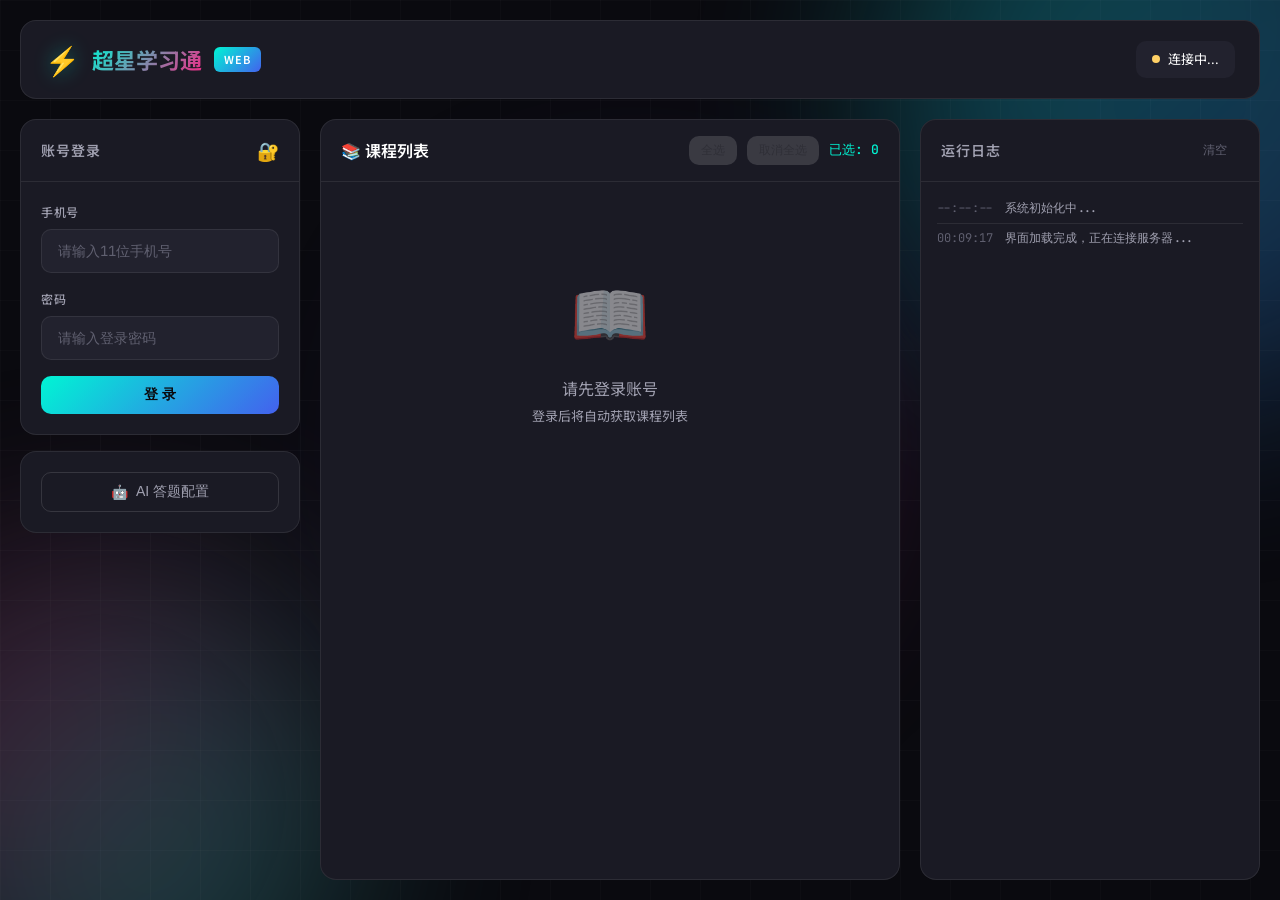
==== templates/index.html @ e5c29958 "初始提交：超星学习通自动化助手 - Web 可视化界面 - AI 智能答题支持 - 跨平台启动脚本" ====
<!DOCTYPE html>
<html lang="zh-CN">
<head>
    <meta charset="UTF-8">
    <meta name="viewport" content="width=device-width, initial-scale=1.0">
    <title>超星学习通 · 自动化助手</title>
    <link rel="stylesheet" href="/static/css/style.css">
    <link href="https://fonts.googleapis.com/css2?family=JetBrains+Mono:wght@400;500;600&family=Noto+Sans+SC:wght@300;400;500;700&display=swap" rel="stylesheet">
</head>
<body>
    <!-- 背景装饰 -->
    <div class="bg-decoration">
        <div class="gradient-orb orb-1"></div>
        <div class="gradient-orb orb-2"></div>
        <div class="gradient-orb orb-3"></div>
        <div class="grid-pattern"></div>
    </div>

    <div class="app-container">
        <!-- 头部 -->
        <header class="app-header">
            <div class="logo">
                <span class="logo-icon">⚡</span>
                <span class="logo-text">超星学习通</span>
                <span class="logo-badge">Web</span>
            </div>
            <div class="header-status" id="connectionStatus">
                <span class="status-dot"></span>
                <span class="status-text">连接中...</span>
            </div>
        </header>

        <!-- 主内容区 -->
        <main class="main-content">
            <!-- 左侧面板 - 控制区 -->
            <aside class="control-panel">
                <!-- 登录卡片 -->
                <section class="card login-card" id="loginSection">
                    <div class="card-header">
                        <h2>账号登录</h2>
                        <span class="card-icon">🔐</span>
                    </div>
                    <div class="card-body">
                        <form id="loginForm">
                            <div class="form-group">
                                <label for="username">手机号</label>
                                <input type="text" id="username" placeholder="请输入11位手机号" maxlength="11" autocomplete="off">
                            </div>
                            <div class="form-group">
                                <label for="password">密码</label>
                                <input type="password" id="password" placeholder="请输入登录密码" autocomplete="off">
                            </div>
                            <button type="submit" class="btn btn-primary btn-block" id="loginBtn">
                                <span class="btn-text">登 录</span>
                                <span class="btn-loader"></span>
                            </button>
                        </form>
                    </div>
                </section>

                <!-- 用户信息卡片 (登录后显示) -->
                <section class="card user-card hidden" id="userSection">
                    <div class="card-header">
                        <h2>已登录</h2>
                        <span class="card-icon">✅</span>
                    </div>
                    <div class="card-body">
                        <div class="user-info">
                            <div class="avatar">👤</div>
                            <div class="user-details">
                                <span class="user-name" id="userName">-</span>
                                <span class="user-status">在线</span>
                            </div>
                        </div>
                        <button class="btn btn-outline btn-block" id="refreshCoursesBtn">
                            <span>🔄</span> 刷新课程列表
                        </button>
                    </div>
                </section>

                <!-- 任务设置卡片 -->
                <section class="card settings-card hidden" id="settingsSection">
                    <div class="card-header">
                        <h2>任务设置</h2>
                        <span class="card-icon">⚙️</span>
                    </div>
                    <div class="card-body">
                        <div class="setting-item">
                            <label>播放速度</label>
                            <div class="speed-selector">
                                <button class="speed-btn" data-speed="1">1x</button>
                                <button class="speed-btn active" data-speed="1.5">1.5x</button>
                                <button class="speed-btn" data-speed="2">2x</button>
                            </div>
                        </div>
                        <div class="setting-item">
                            <label>答题模式</label>
                            <div class="toggle-group">
                                <input type="checkbox" id="autoSubmit" class="toggle-input">
                                <label for="autoSubmit" class="toggle-label">
                                    <span class="toggle-switch"></span>
                                    <span class="toggle-text">自动提交</span>
                                </label>
                            </div>
                        </div>
                        <div class="setting-info">
                            <span class="info-icon">💡</span>
                            <span>关闭自动提交时，答案仅保存不提交</span>
                        </div>
                    </div>
                </section>

                <!-- 任务控制卡片 -->
                <section class="card action-card hidden" id="actionSection">
                    <div class="card-body">
                        <button class="btn btn-success btn-block btn-lg" id="startTaskBtn" disabled>
                            <span class="btn-icon">▶</span>
                            <span class="btn-text">开始学习</span>
                        </button>
                        <button class="btn btn-danger btn-block hidden" id="stopTaskBtn">
                            <span class="btn-icon">⏹</span>
                            <span class="btn-text">停止任务</span>
                        </button>
                    </div>
                </section>

                <!-- AI 配置按钮 -->
                <section class="card ai-config-btn-card">
                    <div class="card-body">
                        <button class="btn btn-outline btn-block" id="openAiConfigBtn">
                            <span>🤖</span> AI 答题配置
                        </button>
                    </div>
                </section>
            </aside>

            <!-- 中间区域 - 课程列表 -->
            <section class="courses-panel">
                <div class="panel-header">
                    <h2>📚 课程列表</h2>
                    <div class="panel-actions">
                        <button class="btn btn-sm" id="selectAllBtn" disabled>全选</button>
                        <button class="btn btn-sm" id="deselectAllBtn" disabled>取消全选</button>
                        <span class="selected-count" id="selectedCount">已选: 0</span>
                    </div>
                </div>
                <div class="courses-container" id="coursesContainer">
                    <div class="empty-state" id="emptyState">
                        <div class="empty-icon">📖</div>
                        <p>请先登录账号</p>
                        <p class="empty-hint">登录后将自动获取课程列表</p>
                    </div>
                    <div class="loading-state hidden" id="loadingState">
                        <div class="spinner"></div>
                        <p>正在加载课程...</p>
                    </div>
                    <div class="courses-list hidden" id="coursesList"></div>
                </div>
            </section>

            <!-- 右侧面板 - 日志和进度 -->
            <aside class="log-panel">
                <!-- 进度卡片 -->
                <section class="card progress-card hidden" id="progressSection">
                    <div class="card-header">
                        <h2>任务进度</h2>
                        <span class="progress-percent" id="progressPercent">0%</span>
                    </div>
                    <div class="card-body">
                        <div class="progress-bar-container">
                            <div class="progress-bar" id="progressBar" style="width: 0%"></div>
                        </div>
                        <div class="progress-info">
                            <span class="current-course" id="currentCourse">等待开始...</span>
                            <span class="course-count" id="courseCount">0/0</span>
                        </div>
                    </div>
                </section>

                <!-- 日志卡片 -->
                <section class="card log-card">
                    <div class="card-header">
                        <h2>运行日志</h2>
                        <button class="btn btn-sm btn-ghost" id="clearLogBtn">清空</button>
                    </div>
                    <div class="card-body">
                        <div class="log-container" id="logContainer">
                            <div class="log-entry log-info">
                                <span class="log-time">--:--:--</span>
                                <span class="log-message">系统初始化中...</span>
                            </div>
                        </div>
                    </div>
                </section>
            </aside>
        </main>

    </div>

    <!-- Toast 通知 -->
    <div class="toast-container" id="toastContainer"></div>

    <!-- AI 配置弹窗 -->
    <div class="modal-overlay hidden" id="aiConfigModal">
        <div class="modal">
            <div class="modal-header">
                <h3>🤖 AI 答题配置</h3>
                <button class="modal-close" id="closeAiConfigBtn">&times;</button>
            </div>
            <div class="modal-body">
                <form id="aiConfigForm">
                    <div class="form-group">
                        <label for="aiProvider">题库类型</label>
                        <select id="aiProvider" class="form-select">
                            <option value="AI">AI (OpenAI 兼容)</option>
                            <option value="SiliconFlow">SiliconFlow (硅基流动)</option>
                            <option value="TikuYanxi">TikuYanxi (言溪题库)</option>
                            <option value="TikuLike">TikuLike (LIKE知识库)</option>
                            <option value="TikuAdapter">TikuAdapter</option>
                        </select>
                    </div>
                    <div class="form-group">
                        <label for="aiEndpoint">API Endpoint</label>
                        <input type="text" id="aiEndpoint" placeholder="https://api.openai.com/v1">
                        <span class="form-hint">OpenAI 兼容接口地址，需包含 /v1</span>
                    </div>
                    <div class="form-group">
                        <label for="aiKey">API Key</label>
                        <input type="password" id="aiKey" placeholder="sk-xxxxxxxx">
                        <span class="form-hint">你的 API 密钥</span>
                    </div>
                    <div class="form-group">
                        <label for="aiModel">模型名称</label>
                        <input type="text" id="aiModel" placeholder="gpt-4o-mini">
                        <span class="form-hint">例如: gpt-4o-mini, deepseek-chat</span>
                    </div>
                    <div class="form-row">
                        <div class="form-group half">
                            <label for="aiInterval">请求间隔 (秒)</label>
                            <input type="number" id="aiInterval" value="3" min="0" max="30">
                        </div>
                        <div class="form-group half">
                            <label for="aiCoverRate">覆盖率阈值</label>
                            <input type="number" id="aiCoverRate" value="0.9" min="0" max="1" step="0.1">
                        </div>
                    </div>
                    <div class="form-group submit-toggle">
                        <label>答案提交</label>
                        <div class="toggle-row">
                            <input type="checkbox" id="aiSubmit" class="toggle-input" checked>
                            <label for="aiSubmit" class="toggle-label">
                                <span class="toggle-switch"></span>
                            </label>
                            <span class="toggle-desc">达到覆盖率自动提交</span>
                        </div>
                    </div>
                </form>
            </div>
            <div class="modal-footer">
                <button class="btn btn-outline" id="testAiConfigBtn">
                    <span class="btn-text">🔌 测试连接</span>
                    <span class="btn-loader"></span>
                </button>
                <div class="footer-spacer"></div>
                <button class="btn btn-outline" id="cancelAiConfigBtn">取消</button>
                <button class="btn btn-primary" id="saveAiConfigBtn">
                    <span class="btn-text">保存配置</span>
                    <span class="btn-loader"></span>
                </button>
            </div>
        </div>
    </div>

    <script src="https://cdn.socket.io/4.7.2/socket.io.min.js"></script>
    <script src="/static/js/app.js"></script>
</body>
</html>
---- static/css/style.css ----
/* 
 * 超星学习通 Web 界面样式
 * 设计风格：赛博朋克 + 极简主义
 */

/* ============ CSS 变量 ============ */
:root {
    /* 主色调 - 霓虹青色 */
    --primary: #00f5d4;
    --primary-dark: #00c4a7;
    --primary-glow: rgba(0, 245, 212, 0.4);
    
    /* 强调色 - 粉紫色 */
    --accent: #f72585;
    --accent-dark: #b5179e;
    --accent-glow: rgba(247, 37, 133, 0.4);
    
    /* 次要色 - 电光蓝 */
    --secondary: #4361ee;
    --secondary-dark: #3a0ca3;
    
    /* 成功/警告/错误 */
    --success: #06d6a0;
    --warning: #ffd166;
    --danger: #ef476f;
    
    /* 背景层级 */
    --bg-deep: #0a0a0f;
    --bg-base: #12121a;
    --bg-surface: #1a1a24;
    --bg-elevated: #22222e;
    --bg-hover: #2a2a38;
    
    /* 文字层级 */
    --text-primary: #ffffff;
    --text-secondary: #a0a0b0;
    --text-muted: #606070;
    
    /* 边框 */
    --border: rgba(255, 255, 255, 0.08);
    --border-light: rgba(255, 255, 255, 0.12);
    
    /* 圆角 */
    --radius-sm: 6px;
    --radius-md: 10px;
    --radius-lg: 16px;
    --radius-xl: 24px;
    
    /* 阴影 */
    --shadow-sm: 0 2px 8px rgba(0, 0, 0, 0.3);
    --shadow-md: 0 4px 20px rgba(0, 0, 0, 0.4);
    --shadow-lg: 0 8px 40px rgba(0, 0, 0, 0.5);
    --shadow-glow: 0 0 30px var(--primary-glow);
    
    /* 字体 */
    --font-sans: 'Noto Sans SC', -apple-system, BlinkMacSystemFont, sans-serif;
    --font-mono: 'JetBrains Mono', 'SF Mono', monospace;
    
    /* 动画 */
    --transition-fast: 0.15s ease;
    --transition-normal: 0.25s ease;
    --transition-slow: 0.4s ease;
}

/* ============ 基础样式 ============ */
*, *::before, *::after {
    box-sizing: border-box;
    margin: 0;
    padding: 0;
}

html {
    font-size: 16px;
    scroll-behavior: smooth;
}

body {
    font-family: var(--font-sans);
    background: var(--bg-deep);
    color: var(--text-primary);
    line-height: 1.6;
    min-height: 100vh;
    overflow-x: hidden;
}

/* ============ 背景装饰 ============ */
.bg-decoration {
    position: fixed;
    inset: 0;
    z-index: -1;
    overflow: hidden;
    pointer-events: none;
}

.gradient-orb {
    position: absolute;
    border-radius: 50%;
    filter: blur(100px);
    opacity: 0.3;
    animation: float 20s ease-in-out infinite;
}

.orb-1 {
    width: 600px;
    height: 600px;
    background: linear-gradient(135deg, var(--primary), var(--secondary));
    top: -200px;
    right: -200px;
    animation-delay: 0s;
}

.orb-2 {
    width: 500px;
    height: 500px;
    background: linear-gradient(135deg, var(--accent), var(--primary));
    bottom: -150px;
    left: -150px;
    animation-delay: -7s;
}

.orb-3 {
    width: 400px;
    height: 400px;
    background: linear-gradient(135deg, var(--secondary), var(--accent));
    top: 50%;
    left: 50%;
    transform: translate(-50%, -50%);
    animation-delay: -14s;
}

@keyframes float {
    0%, 100% { transform: translate(0, 0) scale(1); }
    25% { transform: translate(30px, -30px) scale(1.05); }
    50% { transform: translate(-20px, 20px) scale(0.95); }
    75% { transform: translate(-30px, -20px) scale(1.02); }
}

.grid-pattern {
    position: absolute;
    inset: 0;
    background-image: 
        linear-gradient(rgba(255,255,255,0.02) 1px, transparent 1px),
        linear-gradient(90deg, rgba(255,255,255,0.02) 1px, transparent 1px);
    background-size: 50px 50px;
}

/* ============ 应用容器 ============ */
.app-container {
    max-width: 1600px;
    margin: 0 auto;
    padding: 20px;
    min-height: 100vh;
    display: flex;
    flex-direction: column;
}

/* ============ 头部 ============ */
.app-header {
    display: flex;
    justify-content: space-between;
    align-items: center;
    padding: 16px 24px;
    background: var(--bg-surface);
    border: 1px solid var(--border);
    border-radius: var(--radius-lg);
    margin-bottom: 20px;
    backdrop-filter: blur(20px);
}

.logo {
    display: flex;
    align-items: center;
    gap: 12px;
}

.logo-icon {
    font-size: 28px;
    filter: drop-shadow(0 0 10px var(--primary-glow));
}

.logo-text {
    font-size: 22px;
    font-weight: 700;
    background: linear-gradient(135deg, var(--primary), var(--accent));
    -webkit-background-clip: text;
    -webkit-text-fill-color: transparent;
    background-clip: text;
}

.logo-badge {
    padding: 4px 10px;
    font-size: 11px;
    font-weight: 600;
    background: linear-gradient(135deg, var(--primary), var(--secondary));
    border-radius: var(--radius-sm);
    text-transform: uppercase;
    letter-spacing: 1px;
}

.header-status {
    display: flex;
    align-items: center;
    gap: 8px;
    padding: 8px 16px;
    background: var(--bg-elevated);
    border-radius: var(--radius-md);
    font-size: 13px;
}

.status-dot {
    width: 8px;
    height: 8px;
    border-radius: 50%;
    background: var(--warning);
    animation: pulse 2s infinite;
}

.status-dot.connected {
    background: var(--success);
}

.status-dot.error {
    background: var(--danger);
}

@keyframes pulse {
    0%, 100% { opacity: 1; transform: scale(1); }
    50% { opacity: 0.5; transform: scale(1.2); }
}

/* ============ 主内容区 ============ */
.main-content {
    display: grid;
    grid-template-columns: 280px 1fr 340px;
    gap: 20px;
    flex: 1;
}

/* ============ 通用卡片 ============ */
.card {
    background: var(--bg-surface);
    border: 1px solid var(--border);
    border-radius: var(--radius-lg);
    overflow: hidden;
    backdrop-filter: blur(20px);
    transition: var(--transition-normal);
}

.card:hover {
    border-color: var(--border-light);
}

.card-header {
    display: flex;
    justify-content: space-between;
    align-items: center;
    padding: 16px 20px;
    border-bottom: 1px solid var(--border);
}

.card-header h2 {
    font-size: 14px;
    font-weight: 600;
    color: var(--text-secondary);
    text-transform: uppercase;
    letter-spacing: 1px;
}

.card-icon {
    font-size: 18px;
}

.card-body {
    padding: 20px;
}

/* ============ 控制面板 ============ */
.control-panel {
    display: flex;
    flex-direction: column;
    gap: 16px;
}

/* 表单样式 */
.form-group {
    margin-bottom: 16px;
}

.form-group label {
    display: block;
    font-size: 12px;
    font-weight: 500;
    color: var(--text-secondary);
    margin-bottom: 8px;
    text-transform: uppercase;
    letter-spacing: 0.5px;
}

.form-group input {
    width: 100%;
    padding: 12px 16px;
    background: var(--bg-elevated);
    border: 1px solid var(--border);
    border-radius: var(--radius-md);
    color: var(--text-primary);
    font-size: 14px;
    font-family: var(--font-mono);
    transition: var(--transition-fast);
}

.form-group input:focus {
    outline: none;
    border-color: var(--primary);
    box-shadow: 0 0 0 3px var(--primary-glow);
}

.form-group input::placeholder {
    color: var(--text-muted);
}

/* 按钮样式 */
.btn {
    display: inline-flex;
    align-items: center;
    justify-content: center;
    gap: 8px;
    padding: 10px 20px;
    font-size: 14px;
    font-weight: 500;
    border: none;
    border-radius: var(--radius-md);
    cursor: pointer;
    transition: var(--transition-fast);
    position: relative;
    overflow: hidden;
}

.btn:disabled {
    opacity: 0.5;
    cursor: not-allowed;
}

.btn-block {
    width: 100%;
}

.btn-sm {
    padding: 6px 12px;
    font-size: 12px;
}

.btn-lg {
    padding: 14px 24px;
    font-size: 16px;
}

.btn-primary {
    background: linear-gradient(135deg, var(--primary), var(--secondary));
    color: var(--bg-deep);
    font-weight: 600;
}

.btn-primary:hover:not(:disabled) {
    box-shadow: var(--shadow-glow);
    transform: translateY(-2px);
}

.btn-success {
    background: linear-gradient(135deg, var(--success), #00a86b);
    color: var(--bg-deep);
    font-weight: 600;
}

.btn-success:hover:not(:disabled) {
    box-shadow: 0 0 30px rgba(6, 214, 160, 0.4);
    transform: translateY(-2px);
}

.btn-danger {
    background: linear-gradient(135deg, var(--danger), #c9184a);
    color: white;
    font-weight: 600;
}

.btn-danger:hover:not(:disabled) {
    box-shadow: 0 0 30px rgba(239, 71, 111, 0.4);
    transform: translateY(-2px);
}

.btn-outline {
    background: transparent;
    border: 1px solid var(--border-light);
    color: var(--text-secondary);
}

.btn-outline:hover:not(:disabled) {
    background: var(--bg-elevated);
    color: var(--text-primary);
}

.btn-ghost {
    background: transparent;
    color: var(--text-muted);
}

.btn-ghost:hover {
    color: var(--text-primary);
}

.btn-loader {
    display: none;
    width: 16px;
    height: 16px;
    border: 2px solid transparent;
    border-top-color: currentColor;
    border-radius: 50%;
    animation: spin 0.8s linear infinite;
}

.btn.loading .btn-text {
    opacity: 0;
}

.btn.loading .btn-loader {
    display: block;
    position: absolute;
}

@keyframes spin {
    to { transform: rotate(360deg); }
}

/* 用户卡片 */
.user-info {
    display: flex;
    align-items: center;
    gap: 12px;
    margin-bottom: 16px;
}

.avatar {
    width: 48px;
    height: 48px;
    background: linear-gradient(135deg, var(--primary), var(--accent));
    border-radius: var(--radius-md);
    display: flex;
    align-items: center;
    justify-content: center;
    font-size: 24px;
}

.user-details {
    display: flex;
    flex-direction: column;
}

.user-name {
    font-weight: 600;
    font-family: var(--font-mono);
}

.user-status {
    font-size: 12px;
    color: var(--success);
}

/* 设置项 */
.setting-item {
    margin-bottom: 16px;
}

.setting-item label {
    display: block;
    font-size: 12px;
    font-weight: 500;
    color: var(--text-secondary);
    margin-bottom: 10px;
    text-transform: uppercase;
    letter-spacing: 0.5px;
}

.speed-selector {
    display: flex;
    gap: 8px;
}

.speed-btn {
    flex: 1;
    padding: 10px;
    background: var(--bg-elevated);
    border: 1px solid var(--border);
    border-radius: var(--radius-md);
    color: var(--text-secondary);
    font-size: 13px;
    font-weight: 500;
    cursor: pointer;
    transition: var(--transition-fast);
}

.speed-btn:hover {
    background: var(--bg-hover);
    color: var(--text-primary);
}

.speed-btn.active {
    background: var(--primary);
    border-color: var(--primary);
    color: var(--bg-deep);
}

/* Toggle 开关 */
.toggle-group {
    display: flex;
    align-items: center;
}

.toggle-input {
    display: none;
}

.toggle-label {
    display: flex;
    align-items: center;
    gap: 12px;
    cursor: pointer;
}

.toggle-switch {
    width: 48px;
    height: 26px;
    background: var(--bg-elevated);
    border: 1px solid var(--border);
    border-radius: 13px;
    position: relative;
    transition: var(--transition-fast);
}

.toggle-switch::after {
    content: '';
    position: absolute;
    width: 20px;
    height: 20px;
    background: var(--text-secondary);
    border-radius: 50%;
    top: 2px;
    left: 2px;
    transition: var(--transition-fast);
}

.toggle-input:checked + .toggle-label .toggle-switch {
    background: var(--primary);
    border-color: var(--primary);
}

.toggle-input:checked + .toggle-label .toggle-switch::after {
    background: var(--bg-deep);
    transform: translateX(22px);
}

.toggle-text {
    font-size: 14px;
    color: var(--text-secondary);
}

.setting-info {
    display: flex;
    align-items: flex-start;
    gap: 8px;
    padding: 12px;
    background: var(--bg-elevated);
    border-radius: var(--radius-md);
    font-size: 12px;
    color: var(--text-muted);
}

.info-icon {
    flex-shrink: 0;
}

/* ============ 课程面板 ============ */
.courses-panel {
    display: flex;
    flex-direction: column;
    background: var(--bg-surface);
    border: 1px solid var(--border);
    border-radius: var(--radius-lg);
    overflow: hidden;
}

.panel-header {
    display: flex;
    justify-content: space-between;
    align-items: center;
    padding: 16px 20px;
    border-bottom: 1px solid var(--border);
}

.panel-header h2 {
    font-size: 16px;
    font-weight: 600;
}

.panel-actions {
    display: flex;
    align-items: center;
    gap: 10px;
}

.selected-count {
    font-size: 13px;
    color: var(--primary);
    font-weight: 500;
    font-family: var(--font-mono);
}

.courses-container {
    flex: 1;
    overflow-y: auto;
    padding: 16px;
    min-height: 400px;
    max-height: calc(100vh - 280px);
}

/* 空状态 */
.empty-state, .loading-state {
    display: flex;
    flex-direction: column;
    align-items: center;
    justify-content: center;
    padding: 60px 20px;
    text-align: center;
}

.empty-icon {
    font-size: 64px;
    margin-bottom: 16px;
    opacity: 0.5;
}

.empty-state p {
    color: var(--text-secondary);
    margin-bottom: 4px;
}

.empty-hint {
    font-size: 13px;
    color: var(--text-muted);
}

/* 加载状态 */
.spinner {
    width: 40px;
    height: 40px;
    border: 3px solid var(--border);
    border-top-color: var(--primary);
    border-radius: 50%;
    animation: spin 1s linear infinite;
    margin-bottom: 16px;
}

/* 课程列表 */
.courses-list {
    display: flex;
    flex-direction: column;
    gap: 10px;
}

.course-item {
    display: flex;
    align-items: center;
    gap: 14px;
    padding: 14px 16px;
    background: var(--bg-elevated);
    border: 1px solid var(--border);
    border-radius: var(--radius-md);
    cursor: pointer;
    transition: var(--transition-fast);
}

.course-item:hover {
    background: var(--bg-hover);
    border-color: var(--border-light);
}

.course-item.selected {
    border-color: var(--primary);
    background: rgba(0, 245, 212, 0.1);
}

.course-checkbox {
    width: 20px;
    height: 20px;
    border: 2px solid var(--border-light);
    border-radius: var(--radius-sm);
    display: flex;
    align-items: center;
    justify-content: center;
    flex-shrink: 0;
    transition: var(--transition-fast);
}

.course-item.selected .course-checkbox {
    background: var(--primary);
    border-color: var(--primary);
}

.course-checkbox::after {
    content: '✓';
    color: var(--bg-deep);
    font-size: 12px;
    font-weight: bold;
    opacity: 0;
    transition: var(--transition-fast);
}

.course-item.selected .course-checkbox::after {
    opacity: 1;
}

.course-info {
    flex: 1;
    min-width: 0;
}

.course-title {
    font-weight: 500;
    margin-bottom: 4px;
    white-space: nowrap;
    overflow: hidden;
    text-overflow: ellipsis;
}

.course-meta {
    display: flex;
    gap: 12px;
    font-size: 12px;
    color: var(--text-muted);
}

.course-id {
    font-family: var(--font-mono);
    color: var(--text-muted);
    font-size: 11px;
}

/* ============ 日志面板 ============ */
.log-panel {
    display: flex;
    flex-direction: column;
    gap: 16px;
}

/* 进度卡片 */
.progress-card .card-header {
    padding: 12px 20px;
}

.progress-percent {
    font-size: 20px;
    font-weight: 700;
    font-family: var(--font-mono);
    color: var(--primary);
}

.progress-bar-container {
    height: 8px;
    background: var(--bg-elevated);
    border-radius: 4px;
    overflow: hidden;
    margin-bottom: 12px;
}

.progress-bar {
    height: 100%;
    background: linear-gradient(90deg, var(--primary), var(--accent));
    border-radius: 4px;
    transition: width 0.5s ease;
}

.progress-info {
    display: flex;
    justify-content: space-between;
    font-size: 13px;
}

.current-course {
    color: var(--text-secondary);
    white-space: nowrap;
    overflow: hidden;
    text-overflow: ellipsis;
    max-width: 70%;
}

.course-count {
    font-family: var(--font-mono);
    color: var(--text-muted);
}

/* 日志卡片 */
.log-card {
    flex: 1;
    display: flex;
    flex-direction: column;
    min-height: 300px;
}

.log-card .card-body {
    flex: 1;
    padding: 0;
    overflow: hidden;
}

.log-container {
    height: 100%;
    max-height: calc(100vh - 400px);
    min-height: 250px;
    overflow-y: auto;
    padding: 12px 16px;
    font-family: var(--font-mono);
    font-size: 12px;
    line-height: 1.8;
}

.log-entry {
    display: flex;
    gap: 12px;
    padding: 4px 0;
    border-bottom: 1px solid var(--border);
}

.log-entry:last-child {
    border-bottom: none;
}

.log-time {
    color: var(--text-muted);
    flex-shrink: 0;
}

.log-message {
    word-break: break-all;
}

.log-info .log-message { color: var(--text-secondary); }
.log-success .log-message { color: var(--success); }
.log-warning .log-message { color: var(--warning); }
.log-error .log-message { color: var(--danger); }

/* ============ 底部 ============ */
.app-footer {
    text-align: center;
    padding: 20px;
    color: var(--text-muted);
    font-size: 13px;
}

.app-footer a {
    color: var(--primary);
    text-decoration: none;
}

.app-footer a:hover {
    text-decoration: underline;
}

.disclaimer {
    font-size: 11px;
    margin-top: 4px;
    opacity: 0.6;
}

/* ============ Toast 通知 ============ */
.toast-container {
    position: fixed;
    top: 20px;
    right: 20px;
    z-index: 1000;
    display: flex;
    flex-direction: column;
    gap: 10px;
}

.toast {
    padding: 14px 20px;
    background: var(--bg-elevated);
    border: 1px solid var(--border);
    border-radius: var(--radius-md);
    box-shadow: var(--shadow-lg);
    animation: slideIn 0.3s ease;
    display: flex;
    align-items: center;
    gap: 10px;
    min-width: 280px;
}

.toast.success { border-left: 3px solid var(--success); }
.toast.warning { border-left: 3px solid var(--warning); }
.toast.error { border-left: 3px solid var(--danger); }

@keyframes slideIn {
    from {
        opacity: 0;
        transform: translateX(100px);
    }
    to {
        opacity: 1;
        transform: translateX(0);
    }
}

/* ============ 弹窗样式 ============ */
.modal-overlay {
    position: fixed;
    inset: 0;
    background: rgba(0, 0, 0, 0.8);
    backdrop-filter: blur(8px);
    display: flex;
    align-items: center;
    justify-content: center;
    z-index: 1000;
    animation: fadeIn 0.2s ease;
}

@keyframes fadeIn {
    from { opacity: 0; }
    to { opacity: 1; }
}

.modal {
    background: var(--bg-surface);
    border: 1px solid var(--border-light);
    border-radius: var(--radius-xl);
    width: 90%;
    max-width: 500px;
    max-height: 90vh;
    overflow: hidden;
    box-shadow: var(--shadow-lg), 0 0 60px rgba(0, 245, 212, 0.1);
    animation: slideUp 0.3s ease;
}

@keyframes slideUp {
    from {
        opacity: 0;
        transform: translateY(20px) scale(0.95);
    }
    to {
        opacity: 1;
        transform: translateY(0) scale(1);
    }
}

.modal-header {
    display: flex;
    justify-content: space-between;
    align-items: center;
    padding: 20px 24px;
    border-bottom: 1px solid var(--border);
}

.modal-header h3 {
    font-size: 18px;
    font-weight: 600;
}

.modal-close {
    width: 32px;
    height: 32px;
    background: var(--bg-elevated);
    border: 1px solid var(--border);
    border-radius: var(--radius-sm);
    color: var(--text-secondary);
    font-size: 20px;
    cursor: pointer;
    transition: var(--transition-fast);
    display: flex;
    align-items: center;
    justify-content: center;
}

.modal-close:hover {
    background: var(--danger);
    border-color: var(--danger);
    color: white;
}

.modal-body {
    padding: 24px;
    max-height: 60vh;
    overflow-y: auto;
}

.modal-footer {
    display: flex;
    align-items: center;
    gap: 12px;
    padding: 16px 24px;
    border-top: 1px solid var(--border);
    background: var(--bg-elevated);
}

.footer-spacer {
    flex: 1;
}

/* 表单增强样式 */
.form-select {
    width: 100%;
    padding: 12px 16px;
    background: var(--bg-elevated);
    border: 1px solid var(--border);
    border-radius: var(--radius-md);
    color: var(--text-primary);
    font-size: 14px;
    cursor: pointer;
    transition: var(--transition-fast);
    appearance: none;
    background-image: url("data:image/svg+xml,%3Csvg xmlns='http://www.w3.org/2000/svg' width='12' height='12' fill='%23a0a0b0' viewBox='0 0 16 16'%3E%3Cpath d='M8 11L3 6h10l-5 5z'/%3E%3C/svg%3E");
    background-repeat: no-repeat;
    background-position: right 12px center;
}

.form-select:focus {
    outline: none;
    border-color: var(--primary);
    box-shadow: 0 0 0 3px var(--primary-glow);
}

.form-select option {
    background: var(--bg-surface);
    color: var(--text-primary);
}

.form-hint {
    display: block;
    font-size: 11px;
    color: var(--text-muted);
    margin-top: 6px;
}

.form-row {
    display: flex;
    gap: 16px;
}

.form-group.half {
    flex: 1;
}

/* 提交开关样式修复 */
.toggle-row {
    display: flex;
    align-items: center;
    gap: 12px;
    margin-top: 8px;
}

.toggle-row .toggle-label {
    display: flex;
    align-items: center;
}

.toggle-desc {
    font-size: 14px;
    color: var(--text-secondary);
}

.submit-toggle label:first-child {
    margin-bottom: 0;
}

/* ============ 工具类 ============ */
.hidden {
    display: none !important;
}

/* ============ 滚动条样式 ============ */
::-webkit-scrollbar {
    width: 6px;
    height: 6px;
}

::-webkit-scrollbar-track {
    background: transparent;
}

::-webkit-scrollbar-thumb {
    background: var(--border-light);
    border-radius: 3px;
}

::-webkit-scrollbar-thumb:hover {
    background: var(--text-muted);
}

/* ============ 响应式设计 ============ */
@media (max-width: 1200px) {
    .main-content {
        grid-template-columns: 1fr;
    }
    
    .control-panel {
        flex-direction: row;
        flex-wrap: wrap;
    }
    
    .control-panel .card {
        flex: 1;
        min-width: 250px;
    }
    
    .log-panel {
        flex-direction: row;
    }
    
    .log-panel .card {
        flex: 1;
    }
}

@media (max-width: 768px) {
    .app-container {
        padding: 12px;
    }
    
    .app-header {
        padding: 12px 16px;
    }
    
    .logo-text {
        font-size: 18px;
    }
    
    .control-panel .card {
        min-width: 100%;
    }
    
    .log-panel {
        flex-direction: column;
    }
    
    .courses-container {
        max-height: 300px;
    }
}
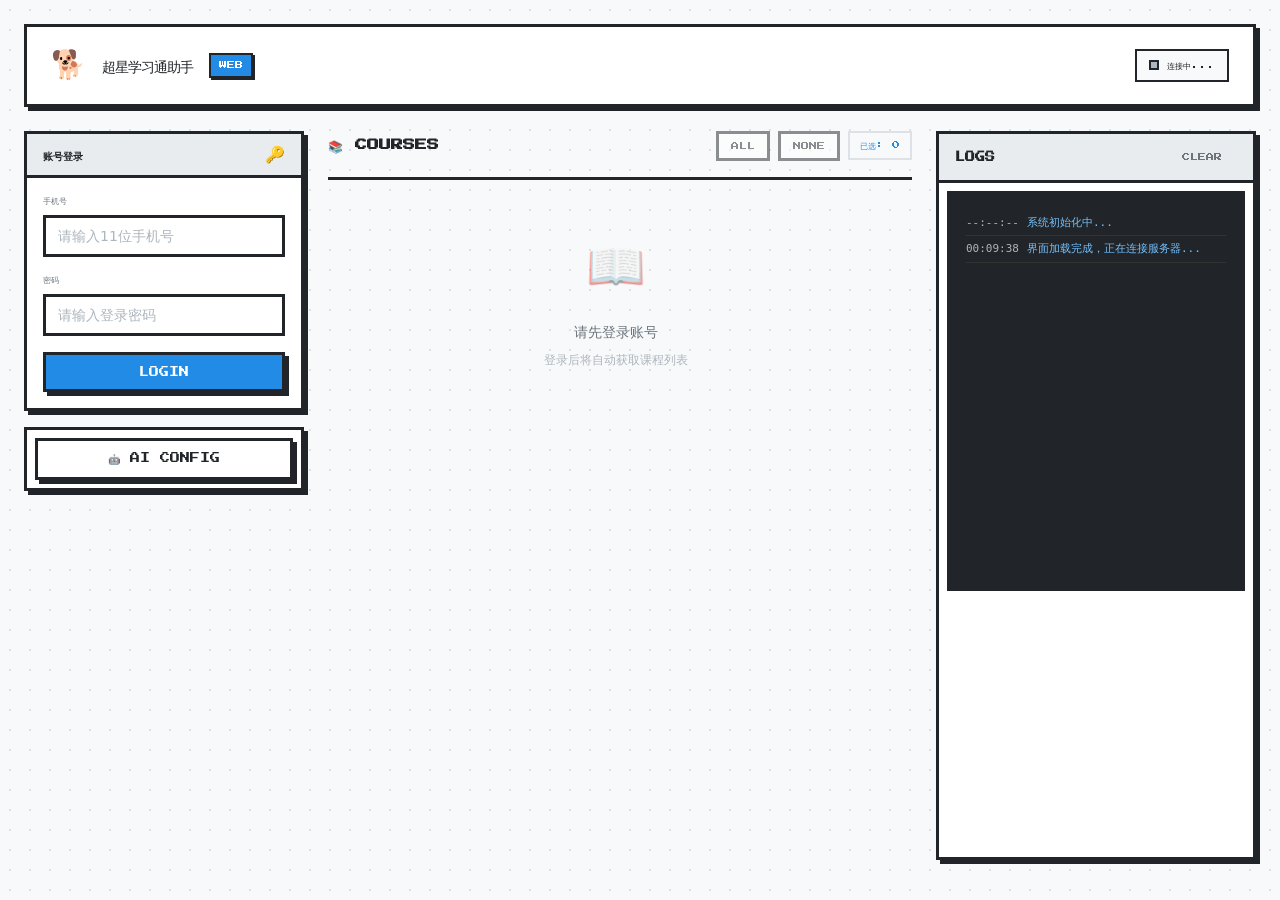
==== commit a2858f2e: "feat: 全新极简白+像素风格UI重构 - 重写CSS：纯白背景 + 黑色像素边框 + 硬阴影 - 像素化按钮：Press Start 2P字体 + 按压反馈效果 - 优化布局：三栏响应式设计，元素" ====
--- a/templates/index.html
+++ b/templates/index.html
@@ -5,24 +5,16 @@
     <meta name="viewport" content="width=device-width, initial-scale=1.0">
     <title>超星学习通 · 自动化助手</title>
     <link rel="stylesheet" href="/static/css/style.css">
-    <link href="https://fonts.googleapis.com/css2?family=JetBrains+Mono:wght@400;500;600&family=Noto+Sans+SC:wght@300;400;500;700&display=swap" rel="stylesheet">
+    <link rel="icon" href="/static/icon.png" type="image/png">
 </head>
 <body>
-    <!-- 背景装饰 -->
-    <div class="bg-decoration">
-        <div class="gradient-orb orb-1"></div>
-        <div class="gradient-orb orb-2"></div>
-        <div class="gradient-orb orb-3"></div>
-        <div class="grid-pattern"></div>
-    </div>
-
     <div class="app-container">
-        <!-- 头部 -->
+        <!-- ======== Header ======== -->
         <header class="app-header">
             <div class="logo">
-                <span class="logo-icon">⚡</span>
-                <span class="logo-text">超星学习通</span>
-                <span class="logo-badge">Web</span>
+                <span class="logo-icon">🐕</span>
+                <span class="logo-text">超星学习通助手</span>
+                <span class="logo-badge">WEB</span>
             </div>
             <div class="header-status" id="connectionStatus">
                 <span class="status-dot"></span>
@@ -30,15 +22,15 @@
             </div>
         </header>
 
-        <!-- 主内容区 -->
+        <!-- ======== Main Content ======== -->
         <main class="main-content">
-            <!-- 左侧面板 - 控制区 -->
+            <!-- Left Panel: Controls -->
             <aside class="control-panel">
-                <!-- 登录卡片 -->
+                <!-- Login Card -->
                 <section class="card login-card" id="loginSection">
                     <div class="card-header">
                         <h2>账号登录</h2>
-                        <span class="card-icon">🔐</span>
+                        <span class="card-icon">🔑</span>
                     </div>
                     <div class="card-body">
                         <form id="loginForm">
@@ -51,38 +43,38 @@
                                 <input type="password" id="password" placeholder="请输入登录密码" autocomplete="off">
                             </div>
                             <button type="submit" class="btn btn-primary btn-block" id="loginBtn">
-                                <span class="btn-text">登 录</span>
+                                <span class="btn-text">LOGIN</span>
                                 <span class="btn-loader"></span>
                             </button>
                         </form>
                     </div>
                 </section>
 
-                <!-- 用户信息卡片 (登录后显示) -->
+                <!-- User Info Card (shown after login) -->
                 <section class="card user-card hidden" id="userSection">
                     <div class="card-header">
                         <h2>已登录</h2>
-                        <span class="card-icon">✅</span>
+                        <span class="card-icon">✓</span>
                     </div>
                     <div class="card-body">
                         <div class="user-info">
-                            <div class="avatar">👤</div>
+                            <div class="avatar">🐕</div>
                             <div class="user-details">
                                 <span class="user-name" id="userName">-</span>
-                                <span class="user-status">在线</span>
+                                <span class="user-status">● 在线</span>
                             </div>
                         </div>
                         <button class="btn btn-outline btn-block" id="refreshCoursesBtn">
-                            <span>🔄</span> 刷新课程列表
-                        </button>
-                    </div>
-                </section>
-
-                <!-- 任务设置卡片 -->
+                            REFRESH
+                        </button>
+                    </div>
+                </section>
+
+                <!-- Settings Card -->
                 <section class="card settings-card hidden" id="settingsSection">
                     <div class="card-header">
                         <h2>任务设置</h2>
-                        <span class="card-icon">⚙️</span>
+                        <span class="card-icon">⚙</span>
                     </div>
                     <div class="card-body">
                         <div class="setting-item">
@@ -105,42 +97,42 @@
                         </div>
                         <div class="setting-info">
                             <span class="info-icon">💡</span>
-                            <span>关闭自动提交时，答案仅保存不提交</span>
-                        </div>
-                    </div>
-                </section>
-
-                <!-- 任务控制卡片 -->
+                            <span>关闭时答案仅保存不提交</span>
+                        </div>
+                    </div>
+                </section>
+
+                <!-- Action Card -->
                 <section class="card action-card hidden" id="actionSection">
                     <div class="card-body">
                         <button class="btn btn-success btn-block btn-lg" id="startTaskBtn" disabled>
                             <span class="btn-icon">▶</span>
-                            <span class="btn-text">开始学习</span>
-                        </button>
-                        <button class="btn btn-danger btn-block hidden" id="stopTaskBtn">
-                            <span class="btn-icon">⏹</span>
-                            <span class="btn-text">停止任务</span>
-                        </button>
-                    </div>
-                </section>
-
-                <!-- AI 配置按钮 -->
+                            <span class="btn-text">START</span>
+                        </button>
+                        <button class="btn btn-danger btn-block btn-lg hidden" id="stopTaskBtn">
+                            <span class="btn-icon">■</span>
+                            <span class="btn-text">STOP</span>
+                        </button>
+                    </div>
+                </section>
+
+                <!-- AI Config Button -->
                 <section class="card ai-config-btn-card">
                     <div class="card-body">
                         <button class="btn btn-outline btn-block" id="openAiConfigBtn">
-                            <span>🤖</span> AI 答题配置
+                            🤖 AI CONFIG
                         </button>
                     </div>
                 </section>
             </aside>
 
-            <!-- 中间区域 - 课程列表 -->
+            <!-- Center Panel: Courses -->
             <section class="courses-panel">
                 <div class="panel-header">
-                    <h2>📚 课程列表</h2>
+                    <h2>📚 COURSES</h2>
                     <div class="panel-actions">
-                        <button class="btn btn-sm" id="selectAllBtn" disabled>全选</button>
-                        <button class="btn btn-sm" id="deselectAllBtn" disabled>取消全选</button>
+                        <button class="btn btn-sm" id="selectAllBtn" disabled>ALL</button>
+                        <button class="btn btn-sm" id="deselectAllBtn" disabled>NONE</button>
                         <span class="selected-count" id="selectedCount">已选: 0</span>
                     </div>
                 </div>
@@ -158,12 +150,12 @@
                 </div>
             </section>
 
-            <!-- 右侧面板 - 日志和进度 -->
+            <!-- Right Panel: Logs & Progress -->
             <aside class="log-panel">
-                <!-- 进度卡片 -->
+                <!-- Progress Card -->
                 <section class="card progress-card hidden" id="progressSection">
                     <div class="card-header">
-                        <h2>任务进度</h2>
+                        <h2>PROGRESS</h2>
                         <span class="progress-percent" id="progressPercent">0%</span>
                     </div>
                     <div class="card-body">
@@ -177,11 +169,11 @@
                     </div>
                 </section>
 
-                <!-- 日志卡片 -->
+                <!-- Log Card -->
                 <section class="card log-card">
                     <div class="card-header">
-                        <h2>运行日志</h2>
-                        <button class="btn btn-sm btn-ghost" id="clearLogBtn">清空</button>
+                        <h2>LOGS</h2>
+                        <button class="btn btn-sm btn-ghost" id="clearLogBtn">CLEAR</button>
                     </div>
                     <div class="card-body">
                         <div class="log-container" id="logContainer">
@@ -194,17 +186,16 @@
                 </section>
             </aside>
         </main>
-
     </div>
 
-    <!-- Toast 通知 -->
+    <!-- Toast Container -->
     <div class="toast-container" id="toastContainer"></div>
 
-    <!-- AI 配置弹窗 -->
+    <!-- AI Config Modal -->
     <div class="modal-overlay hidden" id="aiConfigModal">
         <div class="modal">
             <div class="modal-header">
-                <h3>🤖 AI 答题配置</h3>
+                <h3>🤖 AI CONFIG</h3>
                 <button class="modal-close" id="closeAiConfigBtn">&times;</button>
             </div>
             <div class="modal-body">
@@ -222,7 +213,7 @@
                     <div class="form-group">
                         <label for="aiEndpoint">API Endpoint</label>
                         <input type="text" id="aiEndpoint" placeholder="https://api.openai.com/v1">
-                        <span class="form-hint">OpenAI 兼容接口地址，需包含 /v1</span>
+                        <span class="form-hint">OpenAI 兼容接口地址</span>
                     </div>
                     <div class="form-group">
                         <label for="aiKey">API Key</label>
@@ -258,13 +249,13 @@
             </div>
             <div class="modal-footer">
                 <button class="btn btn-outline" id="testAiConfigBtn">
-                    <span class="btn-text">🔌 测试连接</span>
+                    <span class="btn-text">🔌 TEST</span>
                     <span class="btn-loader"></span>
                 </button>
                 <div class="footer-spacer"></div>
-                <button class="btn btn-outline" id="cancelAiConfigBtn">取消</button>
+                <button class="btn btn-outline" id="cancelAiConfigBtn">CANCEL</button>
                 <button class="btn btn-primary" id="saveAiConfigBtn">
-                    <span class="btn-text">保存配置</span>
+                    <span class="btn-text">SAVE</span>
                     <span class="btn-loader"></span>
                 </button>
             </div>
--- a/static/css/style.css
+++ b/static/css/style.css
@@ -1,218 +1,141 @@
-/* 
- * 超星学习通 Web 界面样式
- * 设计风格：赛博朋克 + 极简主义
- */
-
-/* ============ CSS 变量 ============ */
+/* ============================================
+   超星学习通助手 - 极简白 + 像素风格
+   Minimal White + Pixel Art Style
+   ============================================ */
+
+@import url('https://fonts.googleapis.com/css2?family=Press+Start+2P&display=swap');
+
+/* ============ CSS Variables ============ */
 :root {
-    /* 主色调 - 霓虹青色 */
-    --primary: #00f5d4;
-    --primary-dark: #00c4a7;
-    --primary-glow: rgba(0, 245, 212, 0.4);
-    
-    /* 强调色 - 粉紫色 */
-    --accent: #f72585;
-    --accent-dark: #b5179e;
-    --accent-glow: rgba(247, 37, 133, 0.4);
-    
-    /* 次要色 - 电光蓝 */
-    --secondary: #4361ee;
-    --secondary-dark: #3a0ca3;
-    
-    /* 成功/警告/错误 */
-    --success: #06d6a0;
-    --warning: #ffd166;
-    --danger: #ef476f;
-    
-    /* 背景层级 */
-    --bg-deep: #0a0a0f;
-    --bg-base: #12121a;
-    --bg-surface: #1a1a24;
-    --bg-elevated: #22222e;
-    --bg-hover: #2a2a38;
-    
-    /* 文字层级 */
-    --text-primary: #ffffff;
-    --text-secondary: #a0a0b0;
-    --text-muted: #606070;
-    
-    /* 边框 */
-    --border: rgba(255, 255, 255, 0.08);
-    --border-light: rgba(255, 255, 255, 0.12);
-    
-    /* 圆角 */
-    --radius-sm: 6px;
-    --radius-md: 10px;
-    --radius-lg: 16px;
-    --radius-xl: 24px;
-    
-    /* 阴影 */
-    --shadow-sm: 0 2px 8px rgba(0, 0, 0, 0.3);
-    --shadow-md: 0 4px 20px rgba(0, 0, 0, 0.4);
-    --shadow-lg: 0 8px 40px rgba(0, 0, 0, 0.5);
-    --shadow-glow: 0 0 30px var(--primary-glow);
+    /* 极简白色系 */
+    --bg-color: #FFFFFF;
+    --bg-secondary: #F8F9FA;
+    --bg-tertiary: #E9ECEF;
+    
+    /* 像素边框色 */
+    --border-color: #212529;
+    --border-light: #DEE2E6;
+    
+    /* 文字颜色 */
+    --text-primary: #212529;
+    --text-secondary: #6C757D;
+    --text-muted: #ADB5BD;
+    
+    /* 强调色 */
+    --accent: #228BE6;
+    --accent-hover: #1C7ED6;
+    --success: #40C057;
+    --danger: #FA5252;
+    --warning: #FAB005;
+    
+    /* 像素化阴影 */
+    --pixel-shadow: 4px 4px 0px var(--border-color);
+    --pixel-shadow-sm: 2px 2px 0px var(--border-color);
+    --pixel-shadow-accent: 4px 4px 0px var(--accent);
     
     /* 字体 */
-    --font-sans: 'Noto Sans SC', -apple-system, BlinkMacSystemFont, sans-serif;
-    --font-mono: 'JetBrains Mono', 'SF Mono', monospace;
-    
-    /* 动画 */
-    --transition-fast: 0.15s ease;
-    --transition-normal: 0.25s ease;
-    --transition-slow: 0.4s ease;
-}
-
-/* ============ 基础样式 ============ */
-*, *::before, *::after {
+    --font-pixel: 'Press Start 2P', monospace;
+    --font-body: system-ui, -apple-system, 'Segoe UI', Roboto, sans-serif;
+    
+    /* 间距 */
+    --spacing-xs: 4px;
+    --spacing-sm: 8px;
+    --spacing-md: 16px;
+    --spacing-lg: 24px;
+    --spacing-xl: 32px;
+}
+
+/* ============ Reset & Base ============ */
+* {
     box-sizing: border-box;
     margin: 0;
     padding: 0;
 }
 
-html {
-    font-size: 16px;
-    scroll-behavior: smooth;
-}
-
 body {
-    font-family: var(--font-sans);
-    background: var(--bg-deep);
-    color: var(--text-primary);
+    font-family: var(--font-body);
+    font-size: 14px;
     line-height: 1.6;
+    color: var(--text-primary);
+    background-color: var(--bg-secondary);
+    /* 细微像素点阵背景 */
+    background-image: 
+        radial-gradient(circle, var(--border-light) 1px, transparent 1px);
+    background-size: 20px 20px;
     min-height: 100vh;
-    overflow-x: hidden;
-}
-
-/* ============ 背景装饰 ============ */
-.bg-decoration {
-    position: fixed;
-    inset: 0;
-    z-index: -1;
-    overflow: hidden;
-    pointer-events: none;
-}
-
-.gradient-orb {
-    position: absolute;
-    border-radius: 50%;
-    filter: blur(100px);
-    opacity: 0.3;
-    animation: float 20s ease-in-out infinite;
-}
-
-.orb-1 {
-    width: 600px;
-    height: 600px;
-    background: linear-gradient(135deg, var(--primary), var(--secondary));
-    top: -200px;
-    right: -200px;
-    animation-delay: 0s;
-}
-
-.orb-2 {
-    width: 500px;
-    height: 500px;
-    background: linear-gradient(135deg, var(--accent), var(--primary));
-    bottom: -150px;
-    left: -150px;
-    animation-delay: -7s;
-}
-
-.orb-3 {
-    width: 400px;
-    height: 400px;
-    background: linear-gradient(135deg, var(--secondary), var(--accent));
-    top: 50%;
-    left: 50%;
-    transform: translate(-50%, -50%);
-    animation-delay: -14s;
-}
-
-@keyframes float {
-    0%, 100% { transform: translate(0, 0) scale(1); }
-    25% { transform: translate(30px, -30px) scale(1.05); }
-    50% { transform: translate(-20px, 20px) scale(0.95); }
-    75% { transform: translate(-30px, -20px) scale(1.02); }
-}
-
-.grid-pattern {
-    position: absolute;
-    inset: 0;
-    background-image: 
-        linear-gradient(rgba(255,255,255,0.02) 1px, transparent 1px),
-        linear-gradient(90deg, rgba(255,255,255,0.02) 1px, transparent 1px);
-    background-size: 50px 50px;
-}
-
-/* ============ 应用容器 ============ */
+}
+
+/* ============ Layout Container ============ */
 .app-container {
-    max-width: 1600px;
+    max-width: 1400px;
     margin: 0 auto;
-    padding: 20px;
+    padding: var(--spacing-lg);
     min-height: 100vh;
     display: flex;
     flex-direction: column;
 }
 
-/* ============ 头部 ============ */
+/* ============ Header ============ */
 .app-header {
+    background: var(--bg-color);
+    border: 3px solid var(--border-color);
+    box-shadow: var(--pixel-shadow);
+    padding: var(--spacing-md) var(--spacing-lg);
+    margin-bottom: var(--spacing-lg);
     display: flex;
     justify-content: space-between;
     align-items: center;
-    padding: 16px 24px;
-    background: var(--bg-surface);
-    border: 1px solid var(--border);
-    border-radius: var(--radius-lg);
-    margin-bottom: 20px;
-    backdrop-filter: blur(20px);
 }
 
 .logo {
     display: flex;
     align-items: center;
-    gap: 12px;
+    gap: var(--spacing-md);
 }
 
 .logo-icon {
     font-size: 28px;
-    filter: drop-shadow(0 0 10px var(--primary-glow));
+    animation: bounce 1.5s ease-in-out infinite;
+}
+
+@keyframes bounce {
+    0%, 100% { transform: translateY(0); }
+    50% { transform: translateY(-4px); }
 }
 
 .logo-text {
-    font-size: 22px;
-    font-weight: 700;
-    background: linear-gradient(135deg, var(--primary), var(--accent));
-    -webkit-background-clip: text;
-    -webkit-text-fill-color: transparent;
-    background-clip: text;
+    font-family: var(--font-pixel);
+    font-size: 14px;
+    color: var(--text-primary);
+    letter-spacing: -1px;
 }
 
 .logo-badge {
-    padding: 4px 10px;
-    font-size: 11px;
-    font-weight: 600;
-    background: linear-gradient(135deg, var(--primary), var(--secondary));
-    border-radius: var(--radius-sm);
-    text-transform: uppercase;
-    letter-spacing: 1px;
+    font-family: var(--font-pixel);
+    font-size: 8px;
+    background: var(--accent);
+    color: white;
+    padding: 4px 8px;
+    border: 2px solid var(--border-color);
+    box-shadow: var(--pixel-shadow-sm);
 }
 
 .header-status {
     display: flex;
     align-items: center;
-    gap: 8px;
-    padding: 8px 16px;
-    background: var(--bg-elevated);
-    border-radius: var(--radius-md);
-    font-size: 13px;
+    gap: var(--spacing-sm);
+    font-family: var(--font-pixel);
+    font-size: 8px;
+    background: var(--bg-secondary);
+    padding: 8px 12px;
+    border: 2px solid var(--border-color);
 }
 
 .status-dot {
-    width: 8px;
-    height: 8px;
-    border-radius: 50%;
-    background: var(--warning);
-    animation: pulse 2s infinite;
+    width: 10px;
+    height: 10px;
+    background: var(--text-muted);
+    border: 2px solid var(--border-color);
 }
 
 .status-dot.connected {
@@ -223,121 +146,153 @@
     background: var(--danger);
 }
 
-@keyframes pulse {
-    0%, 100% { opacity: 1; transform: scale(1); }
-    50% { opacity: 0.5; transform: scale(1.2); }
-}
-
-/* ============ 主内容区 ============ */
+/* ============ Main Content Grid ============ */
 .main-content {
     display: grid;
-    grid-template-columns: 280px 1fr 340px;
-    gap: 20px;
+    grid-template-columns: 280px 1fr 320px;
+    gap: var(--spacing-lg);
     flex: 1;
 }
 
-/* ============ 通用卡片 ============ */
+/* ============ Card Component ============ */
 .card {
-    background: var(--bg-surface);
-    border: 1px solid var(--border);
-    border-radius: var(--radius-lg);
-    overflow: hidden;
-    backdrop-filter: blur(20px);
-    transition: var(--transition-normal);
+    background: var(--bg-color);
+    border: 3px solid var(--border-color);
+    box-shadow: var(--pixel-shadow);
+    margin-bottom: var(--spacing-md);
+    transition: transform 0.1s ease;
 }
 
 .card:hover {
-    border-color: var(--border-light);
+    transform: translate(-2px, -2px);
+    box-shadow: 6px 6px 0px var(--border-color);
 }
 
 .card-header {
+    background: var(--bg-tertiary);
+    border-bottom: 3px solid var(--border-color);
+    padding: var(--spacing-sm) var(--spacing-md);
     display: flex;
     justify-content: space-between;
     align-items: center;
-    padding: 16px 20px;
-    border-bottom: 1px solid var(--border);
 }
 
 .card-header h2 {
-    font-size: 14px;
-    font-weight: 600;
-    color: var(--text-secondary);
-    text-transform: uppercase;
-    letter-spacing: 1px;
+    font-family: var(--font-pixel);
+    font-size: 10px;
+    color: var(--text-primary);
+    margin: 0;
 }
 
 .card-icon {
-    font-size: 18px;
+    font-size: 16px;
 }
 
 .card-body {
-    padding: 20px;
-}
-
-/* ============ 控制面板 ============ */
-.control-panel {
-    display: flex;
-    flex-direction: column;
-    gap: 16px;
-}
-
-/* 表单样式 */
+    padding: var(--spacing-md);
+}
+
+/* ============ Form Elements ============ */
 .form-group {
-    margin-bottom: 16px;
+    margin-bottom: var(--spacing-md);
 }
 
 .form-group label {
     display: block;
-    font-size: 12px;
-    font-weight: 500;
+    font-family: var(--font-pixel);
+    font-size: 8px;
     color: var(--text-secondary);
-    margin-bottom: 8px;
+    margin-bottom: var(--spacing-sm);
     text-transform: uppercase;
-    letter-spacing: 0.5px;
-}
-
-.form-group input {
+}
+
+input[type="text"],
+input[type="password"],
+input[type="number"],
+select,
+textarea {
     width: 100%;
-    padding: 12px 16px;
-    background: var(--bg-elevated);
-    border: 1px solid var(--border);
-    border-radius: var(--radius-md);
-    color: var(--text-primary);
+    padding: 10px 12px;
+    font-family: var(--font-body);
     font-size: 14px;
-    font-family: var(--font-mono);
-    transition: var(--transition-fast);
-}
-
-.form-group input:focus {
+    color: var(--text-primary);
+    background: var(--bg-color);
+    border: 3px solid var(--border-color);
     outline: none;
-    border-color: var(--primary);
-    box-shadow: 0 0 0 3px var(--primary-glow);
-}
-
-.form-group input::placeholder {
+    transition: box-shadow 0.1s;
+}
+
+input:focus,
+select:focus,
+textarea:focus {
+    box-shadow: var(--pixel-shadow-sm);
+}
+
+input::placeholder {
     color: var(--text-muted);
 }
 
-/* 按钮样式 */
+.form-hint {
+    display: block;
+    font-size: 11px;
+    color: var(--text-muted);
+    margin-top: 4px;
+}
+
+.form-select {
+    cursor: pointer;
+    appearance: none;
+    background-image: url("data:image/svg+xml,%3Csvg xmlns='http://www.w3.org/2000/svg' width='12' height='12' viewBox='0 0 12 12'%3E%3Cpath fill='%23212529' d='M2 4l4 4 4-4'/%3E%3C/svg%3E");
+    background-repeat: no-repeat;
+    background-position: right 12px center;
+    padding-right: 36px;
+}
+
+.form-row {
+    display: flex;
+    gap: var(--spacing-md);
+}
+
+.form-group.half {
+    flex: 1;
+}
+
+/* ============ Pixel Buttons ============ */
 .btn {
     display: inline-flex;
-    align-items: center;
     justify-content: center;
-    gap: 8px;
-    padding: 10px 20px;
-    font-size: 14px;
-    font-weight: 500;
-    border: none;
-    border-radius: var(--radius-md);
+    align-items: center;
+    gap: var(--spacing-sm);
+    font-family: var(--font-pixel);
+    font-size: 10px;
+    padding: 12px 20px;
+    border: 3px solid var(--border-color);
+    background: var(--bg-color);
+    color: var(--text-primary);
+    box-shadow: var(--pixel-shadow);
     cursor: pointer;
-    transition: var(--transition-fast);
-    position: relative;
-    overflow: hidden;
+    transition: transform 0.05s, box-shadow 0.05s;
+    text-decoration: none;
+    white-space: nowrap;
+}
+
+.btn:hover {
+    background: var(--bg-secondary);
+}
+
+.btn:active {
+    transform: translate(4px, 4px);
+    box-shadow: none;
 }
 
 .btn:disabled {
     opacity: 0.5;
     cursor: not-allowed;
+    box-shadow: none;
+}
+
+.btn:disabled:hover {
+    background: var(--bg-color);
 }
 
 .btn-block {
@@ -345,84 +300,90 @@
 }
 
 .btn-sm {
-    padding: 6px 12px;
+    font-size: 8px;
+    padding: 8px 12px;
+    box-shadow: var(--pixel-shadow-sm);
+}
+
+.btn-sm:active {
+    transform: translate(2px, 2px);
+}
+
+.btn-lg {
     font-size: 12px;
-}
-
-.btn-lg {
-    padding: 14px 24px;
-    font-size: 16px;
-}
-
+    padding: 16px 28px;
+}
+
+/* Button Variants */
 .btn-primary {
-    background: linear-gradient(135deg, var(--primary), var(--secondary));
-    color: var(--bg-deep);
-    font-weight: 600;
-}
-
-.btn-primary:hover:not(:disabled) {
-    box-shadow: var(--shadow-glow);
-    transform: translateY(-2px);
+    background: var(--accent);
+    color: white;
+    border-color: var(--border-color);
+}
+
+.btn-primary:hover {
+    background: var(--accent-hover);
 }
 
 .btn-success {
-    background: linear-gradient(135deg, var(--success), #00a86b);
-    color: var(--bg-deep);
-    font-weight: 600;
-}
-
-.btn-success:hover:not(:disabled) {
-    box-shadow: 0 0 30px rgba(6, 214, 160, 0.4);
-    transform: translateY(-2px);
+    background: var(--success);
+    color: white;
+}
+
+.btn-success:hover {
+    background: #37B24D;
 }
 
 .btn-danger {
-    background: linear-gradient(135deg, var(--danger), #c9184a);
+    background: var(--danger);
     color: white;
-    font-weight: 600;
-}
-
-.btn-danger:hover:not(:disabled) {
-    box-shadow: 0 0 30px rgba(239, 71, 111, 0.4);
-    transform: translateY(-2px);
+}
+
+.btn-danger:hover {
+    background: #E03131;
 }
 
 .btn-outline {
     background: transparent;
-    border: 1px solid var(--border-light);
-    color: var(--text-secondary);
-}
-
-.btn-outline:hover:not(:disabled) {
-    background: var(--bg-elevated);
-    color: var(--text-primary);
+    color: var(--text-primary);
+}
+
+.btn-outline:hover {
+    background: var(--bg-secondary);
 }
 
 .btn-ghost {
     background: transparent;
-    color: var(--text-muted);
+    border-color: transparent;
+    box-shadow: none;
+    color: var(--text-secondary);
 }
 
 .btn-ghost:hover {
-    color: var(--text-primary);
+    background: var(--bg-tertiary);
+    color: var(--text-primary);
+}
+
+.btn-ghost:active {
+    transform: none;
+}
+
+/* Button Loading State */
+.btn.loading .btn-text {
+    visibility: hidden;
+}
+
+.btn.loading .btn-loader {
+    display: block;
 }
 
 .btn-loader {
     display: none;
     width: 16px;
     height: 16px;
-    border: 2px solid transparent;
-    border-top-color: currentColor;
-    border-radius: 50%;
+    border: 2px solid currentColor;
+    border-top-color: transparent;
     animation: spin 0.8s linear infinite;
-}
-
-.btn.loading .btn-text {
-    opacity: 0;
-}
-
-.btn.loading .btn-loader {
-    display: block;
     position: absolute;
 }
 
@@ -430,19 +391,25 @@
     to { transform: rotate(360deg); }
 }
 
-/* 用户卡片 */
+.btn-icon {
+    font-size: 14px;
+}
+
+/* ============ User Card ============ */
 .user-info {
     display: flex;
     align-items: center;
-    gap: 12px;
-    margin-bottom: 16px;
+    gap: var(--spacing-md);
+    margin-bottom: var(--spacing-md);
+    padding-bottom: var(--spacing-md);
+    border-bottom: 2px dashed var(--border-light);
 }
 
 .avatar {
     width: 48px;
     height: 48px;
-    background: linear-gradient(135deg, var(--primary), var(--accent));
-    border-radius: var(--radius-md);
+    background: var(--bg-tertiary);
+    border: 3px solid var(--border-color);
     display: flex;
     align-items: center;
     justify-content: center;
@@ -455,8 +422,9 @@
 }
 
 .user-name {
-    font-weight: 600;
-    font-family: var(--font-mono);
+    font-family: var(--font-pixel);
+    font-size: 10px;
+    color: var(--text-primary);
 }
 
 .user-status {
@@ -464,51 +432,46 @@
     color: var(--success);
 }
 
-/* 设置项 */
+/* ============ Settings ============ */
 .setting-item {
-    margin-bottom: 16px;
-}
-
-.setting-item label {
+    margin-bottom: var(--spacing-md);
+}
+
+.setting-item > label {
+    font-family: var(--font-pixel);
+    font-size: 8px;
+    color: var(--text-secondary);
+    margin-bottom: var(--spacing-sm);
     display: block;
-    font-size: 12px;
-    font-weight: 500;
-    color: var(--text-secondary);
-    margin-bottom: 10px;
-    text-transform: uppercase;
-    letter-spacing: 0.5px;
 }
 
 .speed-selector {
     display: flex;
-    gap: 8px;
+    gap: var(--spacing-sm);
 }
 
 .speed-btn {
     flex: 1;
+    font-family: var(--font-pixel);
+    font-size: 10px;
     padding: 10px;
-    background: var(--bg-elevated);
-    border: 1px solid var(--border);
-    border-radius: var(--radius-md);
-    color: var(--text-secondary);
-    font-size: 13px;
-    font-weight: 500;
+    background: var(--bg-color);
+    border: 3px solid var(--border-color);
     cursor: pointer;
-    transition: var(--transition-fast);
+    transition: all 0.1s;
 }
 
 .speed-btn:hover {
-    background: var(--bg-hover);
-    color: var(--text-primary);
+    background: var(--bg-secondary);
 }
 
 .speed-btn.active {
-    background: var(--primary);
-    border-color: var(--primary);
-    color: var(--bg-deep);
-}
-
-/* Toggle 开关 */
+    background: var(--accent);
+    color: white;
+    box-shadow: var(--pixel-shadow-sm);
+}
+
+/* Toggle Switch */
 .toggle-group {
     display: flex;
     align-items: center;
@@ -521,200 +484,164 @@
 .toggle-label {
     display: flex;
     align-items: center;
-    gap: 12px;
+    gap: var(--spacing-sm);
     cursor: pointer;
 }
 
 .toggle-switch {
     width: 48px;
-    height: 26px;
-    background: var(--bg-elevated);
-    border: 1px solid var(--border);
-    border-radius: 13px;
+    height: 24px;
+    background: var(--bg-tertiary);
+    border: 3px solid var(--border-color);
     position: relative;
-    transition: var(--transition-fast);
+    transition: background 0.2s;
 }
 
 .toggle-switch::after {
     content: '';
     position: absolute;
-    width: 20px;
-    height: 20px;
-    background: var(--text-secondary);
-    border-radius: 50%;
     top: 2px;
     left: 2px;
-    transition: var(--transition-fast);
+    width: 14px;
+    height: 14px;
+    background: var(--border-color);
+    transition: transform 0.2s;
 }
 
 .toggle-input:checked + .toggle-label .toggle-switch {
-    background: var(--primary);
-    border-color: var(--primary);
+    background: var(--success);
 }
 
 .toggle-input:checked + .toggle-label .toggle-switch::after {
-    background: var(--bg-deep);
-    transform: translateX(22px);
+    transform: translateX(24px);
 }
 
 .toggle-text {
-    font-size: 14px;
+    font-size: 13px;
     color: var(--text-secondary);
 }
 
 .setting-info {
     display: flex;
     align-items: flex-start;
-    gap: 8px;
-    padding: 12px;
-    background: var(--bg-elevated);
-    border-radius: var(--radius-md);
-    font-size: 12px;
-    color: var(--text-muted);
+    gap: var(--spacing-sm);
+    padding: var(--spacing-sm);
+    background: var(--bg-secondary);
+    border: 2px solid var(--border-light);
+    font-size: 11px;
+    color: var(--text-secondary);
 }
 
 .info-icon {
     flex-shrink: 0;
 }
 
-/* ============ 课程面板 ============ */
+/* ============ Courses Panel ============ */
 .courses-panel {
     display: flex;
     flex-direction: column;
-    background: var(--bg-surface);
-    border: 1px solid var(--border);
-    border-radius: var(--radius-lg);
-    overflow: hidden;
 }
 
 .panel-header {
     display: flex;
     justify-content: space-between;
     align-items: center;
-    padding: 16px 20px;
-    border-bottom: 1px solid var(--border);
+    margin-bottom: var(--spacing-md);
+    padding-bottom: var(--spacing-md);
+    border-bottom: 3px solid var(--border-color);
 }
 
 .panel-header h2 {
-    font-size: 16px;
-    font-weight: 600;
+    font-family: var(--font-pixel);
+    font-size: 12px;
+    color: var(--text-primary);
 }
 
 .panel-actions {
     display: flex;
     align-items: center;
-    gap: 10px;
+    gap: var(--spacing-sm);
 }
 
 .selected-count {
-    font-size: 13px;
-    color: var(--primary);
-    font-weight: 500;
-    font-family: var(--font-mono);
+    font-family: var(--font-pixel);
+    font-size: 8px;
+    color: var(--accent);
+    padding: 6px 10px;
+    background: var(--bg-secondary);
+    border: 2px solid var(--border-light);
 }
 
 .courses-container {
     flex: 1;
+    max-height: 520px;
     overflow-y: auto;
-    padding: 16px;
-    min-height: 400px;
-    max-height: calc(100vh - 280px);
-}
-
-/* 空状态 */
-.empty-state, .loading-state {
-    display: flex;
-    flex-direction: column;
-    align-items: center;
-    justify-content: center;
-    padding: 60px 20px;
-    text-align: center;
-}
-
-.empty-icon {
-    font-size: 64px;
-    margin-bottom: 16px;
-    opacity: 0.5;
-}
-
-.empty-state p {
-    color: var(--text-secondary);
-    margin-bottom: 4px;
-}
-
-.empty-hint {
-    font-size: 13px;
-    color: var(--text-muted);
-}
-
-/* 加载状态 */
-.spinner {
-    width: 40px;
-    height: 40px;
-    border: 3px solid var(--border);
-    border-top-color: var(--primary);
-    border-radius: 50%;
-    animation: spin 1s linear infinite;
-    margin-bottom: 16px;
-}
-
-/* 课程列表 */
-.courses-list {
-    display: flex;
-    flex-direction: column;
-    gap: 10px;
-}
-
+    padding-right: var(--spacing-sm);
+}
+
+/* Custom Scrollbar */
+.courses-container::-webkit-scrollbar {
+    width: 12px;
+}
+
+.courses-container::-webkit-scrollbar-track {
+    background: var(--bg-secondary);
+    border-left: 3px solid var(--border-color);
+}
+
+.courses-container::-webkit-scrollbar-thumb {
+    background: var(--border-color);
+}
+
+.courses-container::-webkit-scrollbar-thumb:hover {
+    background: var(--text-secondary);
+}
+
+/* Course Item */
 .course-item {
-    display: flex;
-    align-items: center;
-    gap: 14px;
-    padding: 14px 16px;
-    background: var(--bg-elevated);
-    border: 1px solid var(--border);
-    border-radius: var(--radius-md);
+    background: var(--bg-color);
+    border: 3px solid var(--border-color);
+    padding: var(--spacing-md);
+    margin-bottom: var(--spacing-sm);
+    display: flex;
+    align-items: center;
+    gap: var(--spacing-md);
     cursor: pointer;
-    transition: var(--transition-fast);
+    transition: all 0.1s;
 }
 
 .course-item:hover {
-    background: var(--bg-hover);
-    border-color: var(--border-light);
+    background: var(--bg-secondary);
+    transform: translate(-2px, -2px);
+    box-shadow: var(--pixel-shadow-sm);
 }
 
 .course-item.selected {
-    border-color: var(--primary);
-    background: rgba(0, 245, 212, 0.1);
+    background: #E7F5FF;
+    border-color: var(--accent);
+    box-shadow: var(--pixel-shadow-accent);
 }
 
 .course-checkbox {
-    width: 20px;
-    height: 20px;
-    border: 2px solid var(--border-light);
-    border-radius: var(--radius-sm);
+    width: 24px;
+    height: 24px;
+    background: var(--bg-color);
+    border: 3px solid var(--border-color);
     display: flex;
     align-items: center;
     justify-content: center;
     flex-shrink: 0;
-    transition: var(--transition-fast);
 }
 
 .course-item.selected .course-checkbox {
-    background: var(--primary);
-    border-color: var(--primary);
-}
-
-.course-checkbox::after {
+    background: var(--accent);
+}
+
+.course-item.selected .course-checkbox::after {
     content: '✓';
-    color: var(--bg-deep);
-    font-size: 12px;
-    font-weight: bold;
-    opacity: 0;
-    transition: var(--transition-fast);
-}
-
-.course-item.selected .course-checkbox::after {
-    opacity: 1;
+    color: white;
+    font-family: var(--font-pixel);
+    font-size: 10px;
 }
 
 .course-info {
@@ -723,7 +650,9 @@
 }
 
 .course-title {
-    font-weight: 500;
+    font-weight: 600;
+    font-size: 14px;
+    color: var(--text-primary);
     margin-bottom: 4px;
     white-space: nowrap;
     overflow: hidden;
@@ -732,175 +661,289 @@
 
 .course-meta {
     display: flex;
-    gap: 12px;
+    gap: var(--spacing-md);
+    font-size: 12px;
+    color: var(--text-secondary);
+}
+
+.course-id {
+    font-family: monospace;
+    color: var(--text-muted);
+}
+
+/* Empty & Loading States */
+.empty-state,
+.loading-state {
+    text-align: center;
+    padding: var(--spacing-xl) var(--spacing-md);
+    color: var(--text-secondary);
+}
+
+.empty-icon {
+    font-size: 48px;
+    margin-bottom: var(--spacing-md);
+    opacity: 0.5;
+}
+
+.empty-hint {
     font-size: 12px;
     color: var(--text-muted);
-}
-
-.course-id {
-    font-family: var(--font-mono);
+    margin-top: var(--spacing-sm);
+}
+
+.spinner {
+    width: 32px;
+    height: 32px;
+    border: 4px solid var(--border-light);
+    border-top-color: var(--accent);
+    animation: spin 0.8s linear infinite;
+    margin: 0 auto var(--spacing-md);
+}
+
+/* ============ Log Panel ============ */
+.log-panel {
+    display: flex;
+    flex-direction: column;
+}
+
+.log-card {
+    flex: 1;
+    display: flex;
+    flex-direction: column;
+}
+
+.log-card .card-body {
+    flex: 1;
+    display: flex;
+    flex-direction: column;
+    padding: var(--spacing-sm);
+}
+
+.log-container {
+    flex: 1;
+    min-height: 280px;
+    max-height: 400px;
+    background: var(--text-primary);
+    color: var(--success);
+    font-family: 'JetBrains Mono', 'Fira Code', monospace;
+    font-size: 11px;
+    padding: var(--spacing-md);
+    overflow-y: auto;
+    border: 3px solid var(--border-color);
+}
+
+.log-entry {
+    padding: 4px 0;
+    border-bottom: 1px solid #333;
+    display: flex;
+    gap: var(--spacing-sm);
+}
+
+.log-time {
     color: var(--text-muted);
-    font-size: 11px;
-}
-
-/* ============ 日志面板 ============ */
-.log-panel {
-    display: flex;
-    flex-direction: column;
-    gap: 16px;
-}
-
-/* 进度卡片 */
+    flex-shrink: 0;
+}
+
+.log-message {
+    word-break: break-word;
+}
+
+.log-entry.log-success .log-message { color: var(--success); }
+.log-entry.log-warning .log-message { color: var(--warning); }
+.log-entry.log-error .log-message { color: var(--danger); }
+.log-entry.log-info .log-message { color: #74C0FC; }
+
+/* ============ Progress Card ============ */
 .progress-card .card-header {
-    padding: 12px 20px;
+    background: var(--accent);
+    border-color: var(--border-color);
+}
+
+.progress-card .card-header h2 {
+    color: white;
 }
 
 .progress-percent {
-    font-size: 20px;
-    font-weight: 700;
-    font-family: var(--font-mono);
-    color: var(--primary);
+    font-family: var(--font-pixel);
+    font-size: 12px;
+    color: white;
 }
 
 .progress-bar-container {
-    height: 8px;
-    background: var(--bg-elevated);
-    border-radius: 4px;
+    height: 24px;
+    background: var(--bg-tertiary);
+    border: 3px solid var(--border-color);
+    margin-bottom: var(--spacing-md);
     overflow: hidden;
-    margin-bottom: 12px;
 }
 
 .progress-bar {
     height: 100%;
-    background: linear-gradient(90deg, var(--primary), var(--accent));
-    border-radius: 4px;
-    transition: width 0.5s ease;
+    background: repeating-linear-gradient(
+        90deg,
+        var(--success) 0px,
+        var(--success) 8px,
+        #2F9E44 8px,
+        #2F9E44 16px
+    );
+    width: 0%;
+    transition: width 0.3s ease;
 }
 
 .progress-info {
     display: flex;
     justify-content: space-between;
-    font-size: 13px;
+    font-size: 12px;
+    color: var(--text-secondary);
 }
 
 .current-course {
-    color: var(--text-secondary);
+    flex: 1;
     white-space: nowrap;
     overflow: hidden;
     text-overflow: ellipsis;
-    max-width: 70%;
 }
 
 .course-count {
-    font-family: var(--font-mono);
-    color: var(--text-muted);
-}
-
-/* 日志卡片 */
-.log-card {
+    font-family: var(--font-pixel);
+    font-size: 10px;
+    color: var(--accent);
+}
+
+/* ============ Modal ============ */
+.modal-overlay {
+    position: fixed;
+    top: 0;
+    left: 0;
+    right: 0;
+    bottom: 0;
+    background: rgba(0, 0, 0, 0.5);
+    display: flex;
+    justify-content: center;
+    align-items: center;
+    z-index: 1000;
+    padding: var(--spacing-lg);
+}
+
+.modal {
+    background: var(--bg-color);
+    border: 3px solid var(--border-color);
+    box-shadow: 8px 8px 0px var(--border-color);
+    width: 100%;
+    max-width: 520px;
+    max-height: 90vh;
+    display: flex;
+    flex-direction: column;
+    animation: modalIn 0.2s ease;
+}
+
+@keyframes modalIn {
+    from {
+        opacity: 0;
+        transform: translateY(-20px);
+    }
+    to {
+        opacity: 1;
+        transform: translateY(0);
+    }
+}
+
+.modal-header {
+    background: var(--bg-tertiary);
+    border-bottom: 3px solid var(--border-color);
+    padding: var(--spacing-md);
+    display: flex;
+    justify-content: space-between;
+    align-items: center;
+}
+
+.modal-header h3 {
+    font-family: var(--font-pixel);
+    font-size: 12px;
+    color: var(--text-primary);
+    margin: 0;
+}
+
+.modal-close {
+    width: 32px;
+    height: 32px;
+    background: var(--bg-color);
+    border: 3px solid var(--border-color);
+    font-size: 18px;
+    cursor: pointer;
+    display: flex;
+    align-items: center;
+    justify-content: center;
+    transition: all 0.1s;
+}
+
+.modal-close:hover {
+    background: var(--danger);
+    color: white;
+}
+
+.modal-body {
+    padding: var(--spacing-lg);
+    overflow-y: auto;
     flex: 1;
-    display: flex;
-    flex-direction: column;
-    min-height: 300px;
-}
-
-.log-card .card-body {
+}
+
+.modal-footer {
+    background: var(--bg-secondary);
+    border-top: 3px solid var(--border-color);
+    padding: var(--spacing-md);
+    display: flex;
+    gap: var(--spacing-sm);
+    justify-content: flex-end;
+}
+
+.footer-spacer {
     flex: 1;
-    padding: 0;
-    overflow: hidden;
-}
-
-.log-container {
-    height: 100%;
-    max-height: calc(100vh - 400px);
-    min-height: 250px;
-    overflow-y: auto;
-    padding: 12px 16px;
-    font-family: var(--font-mono);
-    font-size: 12px;
-    line-height: 1.8;
-}
-
-.log-entry {
-    display: flex;
-    gap: 12px;
-    padding: 4px 0;
-    border-bottom: 1px solid var(--border);
-}
-
-.log-entry:last-child {
-    border-bottom: none;
-}
-
-.log-time {
-    color: var(--text-muted);
-    flex-shrink: 0;
-}
-
-.log-message {
-    word-break: break-all;
-}
-
-.log-info .log-message { color: var(--text-secondary); }
-.log-success .log-message { color: var(--success); }
-.log-warning .log-message { color: var(--warning); }
-.log-error .log-message { color: var(--danger); }
-
-/* ============ 底部 ============ */
-.app-footer {
-    text-align: center;
-    padding: 20px;
-    color: var(--text-muted);
+}
+
+.submit-toggle {
+    padding-top: var(--spacing-md);
+    border-top: 2px dashed var(--border-light);
+}
+
+.toggle-row {
+    display: flex;
+    align-items: center;
+    gap: var(--spacing-md);
+}
+
+.toggle-desc {
     font-size: 13px;
-}
-
-.app-footer a {
-    color: var(--primary);
-    text-decoration: none;
-}
-
-.app-footer a:hover {
-    text-decoration: underline;
-}
-
-.disclaimer {
-    font-size: 11px;
-    margin-top: 4px;
-    opacity: 0.6;
-}
-
-/* ============ Toast 通知 ============ */
+    color: var(--text-secondary);
+}
+
+/* ============ Toast Notifications ============ */
 .toast-container {
     position: fixed;
-    top: 20px;
-    right: 20px;
-    z-index: 1000;
+    top: var(--spacing-lg);
+    right: var(--spacing-lg);
+    z-index: 2000;
     display: flex;
     flex-direction: column;
-    gap: 10px;
+    gap: var(--spacing-sm);
 }
 
 .toast {
-    padding: 14px 20px;
-    background: var(--bg-elevated);
-    border: 1px solid var(--border);
-    border-radius: var(--radius-md);
-    box-shadow: var(--shadow-lg);
-    animation: slideIn 0.3s ease;
-    display: flex;
-    align-items: center;
-    gap: 10px;
+    background: var(--bg-color);
+    border: 3px solid var(--border-color);
+    box-shadow: var(--pixel-shadow);
+    padding: var(--spacing-md);
+    display: flex;
+    align-items: center;
+    gap: var(--spacing-sm);
+    animation: toastIn 0.2s ease;
     min-width: 280px;
 }
 
-.toast.success { border-left: 3px solid var(--success); }
-.toast.warning { border-left: 3px solid var(--warning); }
-.toast.error { border-left: 3px solid var(--danger); }
-
-@keyframes slideIn {
+@keyframes toastIn {
     from {
         opacity: 0;
-        transform: translateX(100px);
+        transform: translateX(20px);
     }
     to {
         opacity: 1;
@@ -908,237 +951,118 @@
     }
 }
 
-/* ============ 弹窗样式 ============ */
-.modal-overlay {
-    position: fixed;
-    inset: 0;
-    background: rgba(0, 0, 0, 0.8);
-    backdrop-filter: blur(8px);
-    display: flex;
-    align-items: center;
-    justify-content: center;
-    z-index: 1000;
-    animation: fadeIn 0.2s ease;
-}
-
-@keyframes fadeIn {
-    from { opacity: 0; }
-    to { opacity: 1; }
-}
-
-.modal {
-    background: var(--bg-surface);
-    border: 1px solid var(--border-light);
-    border-radius: var(--radius-xl);
-    width: 90%;
-    max-width: 500px;
-    max-height: 90vh;
-    overflow: hidden;
-    box-shadow: var(--shadow-lg), 0 0 60px rgba(0, 245, 212, 0.1);
-    animation: slideUp 0.3s ease;
-}
-
-@keyframes slideUp {
-    from {
-        opacity: 0;
-        transform: translateY(20px) scale(0.95);
-    }
-    to {
-        opacity: 1;
-        transform: translateY(0) scale(1);
-    }
-}
-
-.modal-header {
-    display: flex;
-    justify-content: space-between;
-    align-items: center;
-    padding: 20px 24px;
-    border-bottom: 1px solid var(--border);
-}
-
-.modal-header h3 {
+.toast-icon {
     font-size: 18px;
-    font-weight: 600;
-}
-
-.modal-close {
-    width: 32px;
-    height: 32px;
-    background: var(--bg-elevated);
-    border: 1px solid var(--border);
-    border-radius: var(--radius-sm);
-    color: var(--text-secondary);
-    font-size: 20px;
-    cursor: pointer;
-    transition: var(--transition-fast);
-    display: flex;
-    align-items: center;
-    justify-content: center;
-}
-
-.modal-close:hover {
-    background: var(--danger);
-    border-color: var(--danger);
-    color: white;
-}
-
-.modal-body {
-    padding: 24px;
-    max-height: 60vh;
-    overflow-y: auto;
-}
-
-.modal-footer {
-    display: flex;
-    align-items: center;
-    gap: 12px;
-    padding: 16px 24px;
-    border-top: 1px solid var(--border);
-    background: var(--bg-elevated);
-}
-
-.footer-spacer {
-    flex: 1;
-}
-
-/* 表单增强样式 */
-.form-select {
-    width: 100%;
-    padding: 12px 16px;
-    background: var(--bg-elevated);
-    border: 1px solid var(--border);
-    border-radius: var(--radius-md);
-    color: var(--text-primary);
-    font-size: 14px;
-    cursor: pointer;
-    transition: var(--transition-fast);
-    appearance: none;
-    background-image: url("data:image/svg+xml,%3Csvg xmlns='http://www.w3.org/2000/svg' width='12' height='12' fill='%23a0a0b0' viewBox='0 0 16 16'%3E%3Cpath d='M8 11L3 6h10l-5 5z'/%3E%3C/svg%3E");
-    background-repeat: no-repeat;
-    background-position: right 12px center;
-}
-
-.form-select:focus {
-    outline: none;
-    border-color: var(--primary);
-    box-shadow: 0 0 0 3px var(--primary-glow);
-}
-
-.form-select option {
-    background: var(--bg-surface);
-    color: var(--text-primary);
-}
-
-.form-hint {
-    display: block;
-    font-size: 11px;
-    color: var(--text-muted);
-    margin-top: 6px;
-}
-
-.form-row {
-    display: flex;
-    gap: 16px;
-}
-
-.form-group.half {
-    flex: 1;
-}
-
-/* 提交开关样式修复 */
-.toggle-row {
-    display: flex;
-    align-items: center;
-    gap: 12px;
-    margin-top: 8px;
-}
-
-.toggle-row .toggle-label {
-    display: flex;
-    align-items: center;
-}
-
-.toggle-desc {
-    font-size: 14px;
-    color: var(--text-secondary);
-}
-
-.submit-toggle label:first-child {
-    margin-bottom: 0;
-}
-
-/* ============ 工具类 ============ */
+}
+
+.toast-message {
+    font-size: 13px;
+    color: var(--text-primary);
+}
+
+.toast.success { border-left: 6px solid var(--success); }
+.toast.warning { border-left: 6px solid var(--warning); }
+.toast.error { border-left: 6px solid var(--danger); }
+.toast.info { border-left: 6px solid var(--accent); }
+
+/* ============ AI Config Button Card ============ */
+.ai-config-btn-card {
+    margin-top: auto;
+}
+
+.ai-config-btn-card .card-body {
+    padding: var(--spacing-sm);
+}
+
+/* ============ Utility Classes ============ */
 .hidden {
     display: none !important;
 }
 
-/* ============ 滚动条样式 ============ */
-::-webkit-scrollbar {
-    width: 6px;
-    height: 6px;
-}
-
-::-webkit-scrollbar-track {
-    background: transparent;
-}
-
-::-webkit-scrollbar-thumb {
-    background: var(--border-light);
-    border-radius: 3px;
-}
-
-::-webkit-scrollbar-thumb:hover {
-    background: var(--text-muted);
-}
-
-/* ============ 响应式设计 ============ */
+.text-center {
+    text-align: center;
+}
+
+.text-muted {
+    color: var(--text-muted);
+}
+
+/* ============ Responsive Design ============ */
 @media (max-width: 1200px) {
     .main-content {
-        grid-template-columns: 1fr;
+        grid-template-columns: 260px 1fr 280px;
+        gap: var(--spacing-md);
+    }
+}
+
+@media (max-width: 1024px) {
+    .main-content {
+        grid-template-columns: 1fr 1fr;
+        grid-template-rows: auto auto;
     }
     
     .control-panel {
-        flex-direction: row;
-        flex-wrap: wrap;
-    }
-    
-    .control-panel .card {
-        flex: 1;
-        min-width: 250px;
+        grid-column: 1;
+        grid-row: 1;
+    }
+    
+    .courses-panel {
+        grid-column: 2;
+        grid-row: 1 / 3;
     }
     
     .log-panel {
-        flex-direction: row;
-    }
-    
-    .log-panel .card {
-        flex: 1;
+        grid-column: 1;
+        grid-row: 2;
     }
 }
 
 @media (max-width: 768px) {
     .app-container {
-        padding: 12px;
+        padding: var(--spacing-md);
+    }
+    
+    .main-content {
+        grid-template-columns: 1fr;
+    }
+    
+    .control-panel,
+    .courses-panel,
+    .log-panel {
+        grid-column: 1;
+        grid-row: auto;
     }
     
     .app-header {
-        padding: 12px 16px;
+        flex-direction: column;
+        gap: var(--spacing-md);
+        text-align: center;
     }
     
     .logo-text {
-        font-size: 18px;
-    }
-    
-    .control-panel .card {
-        min-width: 100%;
-    }
-    
-    .log-panel {
-        flex-direction: column;
+        font-size: 12px;
     }
     
     .courses-container {
         max-height: 300px;
     }
 }
+
+@media (max-width: 480px) {
+    .btn {
+        font-size: 8px;
+        padding: 10px 14px;
+    }
+    
+    .card-header h2 {
+        font-size: 8px;
+    }
+    
+    .panel-header h2 {
+        font-size: 10px;
+    }
+    
+    .modal {
+        margin: var(--spacing-md);
+    }
+}
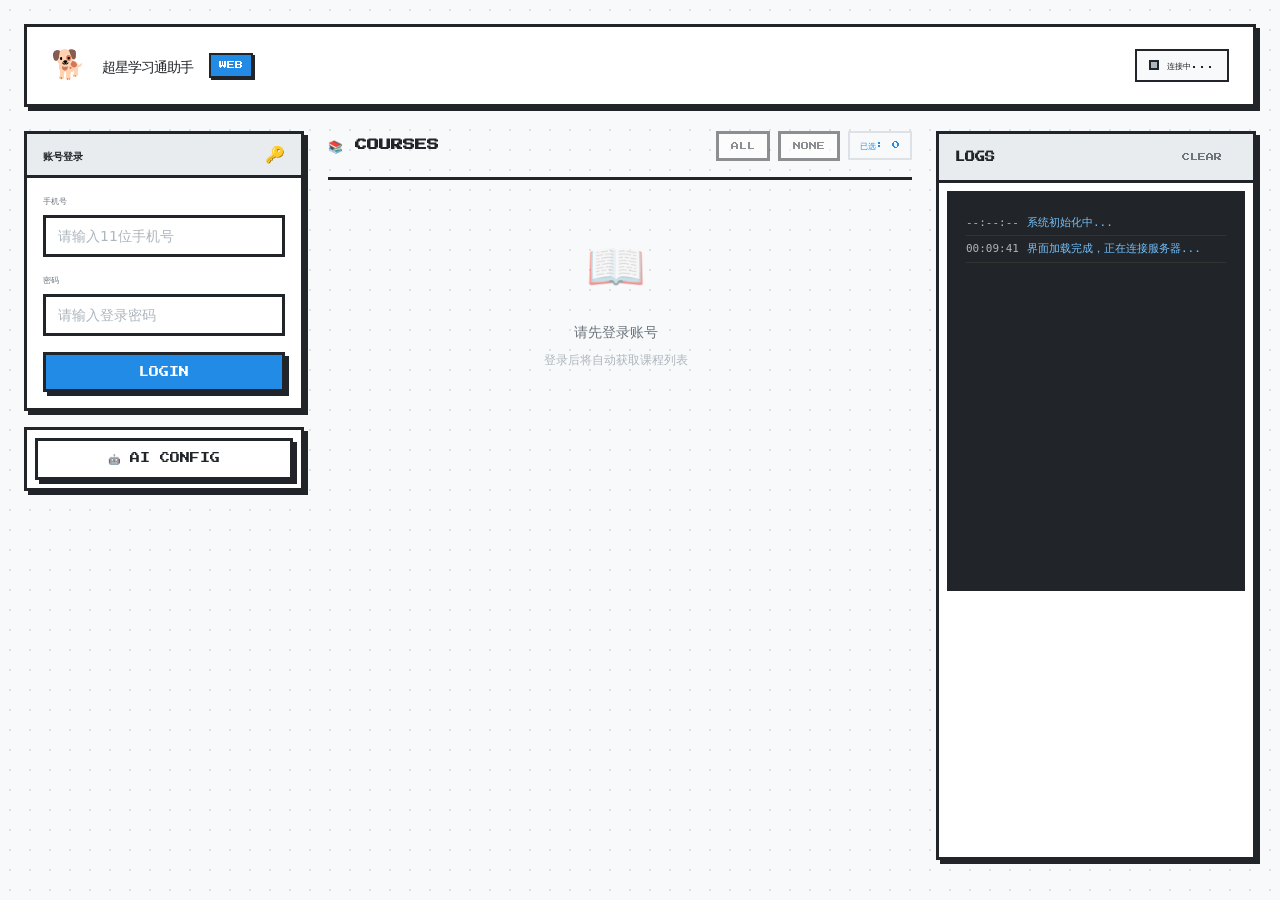
==== commit 1dfea2a9: "fix: 修复UI和停止任务功能 - 修复AI配置模态框布局问题 - 优化表单输入框样式 - 增强停止任务功能，添加stopping/stopped状态 - API Key仅保存在本地config.i" ====
--- a/templates/index.html
+++ b/templates/index.html
@@ -202,7 +202,7 @@
                 <form id="aiConfigForm">
                     <div class="form-group">
                         <label for="aiProvider">题库类型</label>
-                        <select id="aiProvider" class="form-select">
+                        <select id="aiProvider" class="form-control form-select">
                             <option value="AI">AI (OpenAI 兼容)</option>
                             <option value="SiliconFlow">SiliconFlow (硅基流动)</option>
                             <option value="TikuYanxi">TikuYanxi (言溪题库)</option>
@@ -212,27 +212,27 @@
                     </div>
                     <div class="form-group">
                         <label for="aiEndpoint">API Endpoint</label>
-                        <input type="text" id="aiEndpoint" placeholder="https://api.openai.com/v1">
+                        <input type="text" id="aiEndpoint" class="form-control" placeholder="https://api.openai.com/v1">
                         <span class="form-hint">OpenAI 兼容接口地址</span>
                     </div>
                     <div class="form-group">
                         <label for="aiKey">API Key</label>
-                        <input type="password" id="aiKey" placeholder="sk-xxxxxxxx">
-                        <span class="form-hint">你的 API 密钥</span>
+                        <input type="password" id="aiKey" class="form-control" placeholder="sk-xxxxxxxx">
+                        <span class="form-hint">你的 API 密钥（仅本地保存）</span>
                     </div>
                     <div class="form-group">
                         <label for="aiModel">模型名称</label>
-                        <input type="text" id="aiModel" placeholder="gpt-4o-mini">
+                        <input type="text" id="aiModel" class="form-control" placeholder="gpt-4o-mini">
                         <span class="form-hint">例如: gpt-4o-mini, deepseek-chat</span>
                     </div>
                     <div class="form-row">
                         <div class="form-group half">
-                            <label for="aiInterval">请求间隔 (秒)</label>
-                            <input type="number" id="aiInterval" value="3" min="0" max="30">
+                            <label for="aiInterval">请求间隔（秒）</label>
+                            <input type="number" id="aiInterval" class="form-control" value="3" min="0" max="30">
                         </div>
                         <div class="form-group half">
                             <label for="aiCoverRate">覆盖率阈值</label>
-                            <input type="number" id="aiCoverRate" value="0.9" min="0" max="1" step="0.1">
+                            <input type="number" id="aiCoverRate" class="form-control" value="0.9" min="0" max="1" step="0.1">
                         </div>
                     </div>
                     <div class="form-group submit-toggle">
@@ -248,16 +248,12 @@
                 </form>
             </div>
             <div class="modal-footer">
-                <button class="btn btn-outline" id="testAiConfigBtn">
-                    <span class="btn-text">🔌 TEST</span>
-                    <span class="btn-loader"></span>
+                <button type="button" class="btn btn-outline" id="testAiConfigBtn">
+                    🔌 TEST
                 </button>
                 <div class="footer-spacer"></div>
-                <button class="btn btn-outline" id="cancelAiConfigBtn">CANCEL</button>
-                <button class="btn btn-primary" id="saveAiConfigBtn">
-                    <span class="btn-text">SAVE</span>
-                    <span class="btn-loader"></span>
-                </button>
+                <button type="button" class="btn btn-outline" id="cancelAiConfigBtn">CANCEL</button>
+                <button type="button" class="btn btn-primary" id="saveAiConfigBtn">SAVE</button>
             </div>
         </div>
     </div>
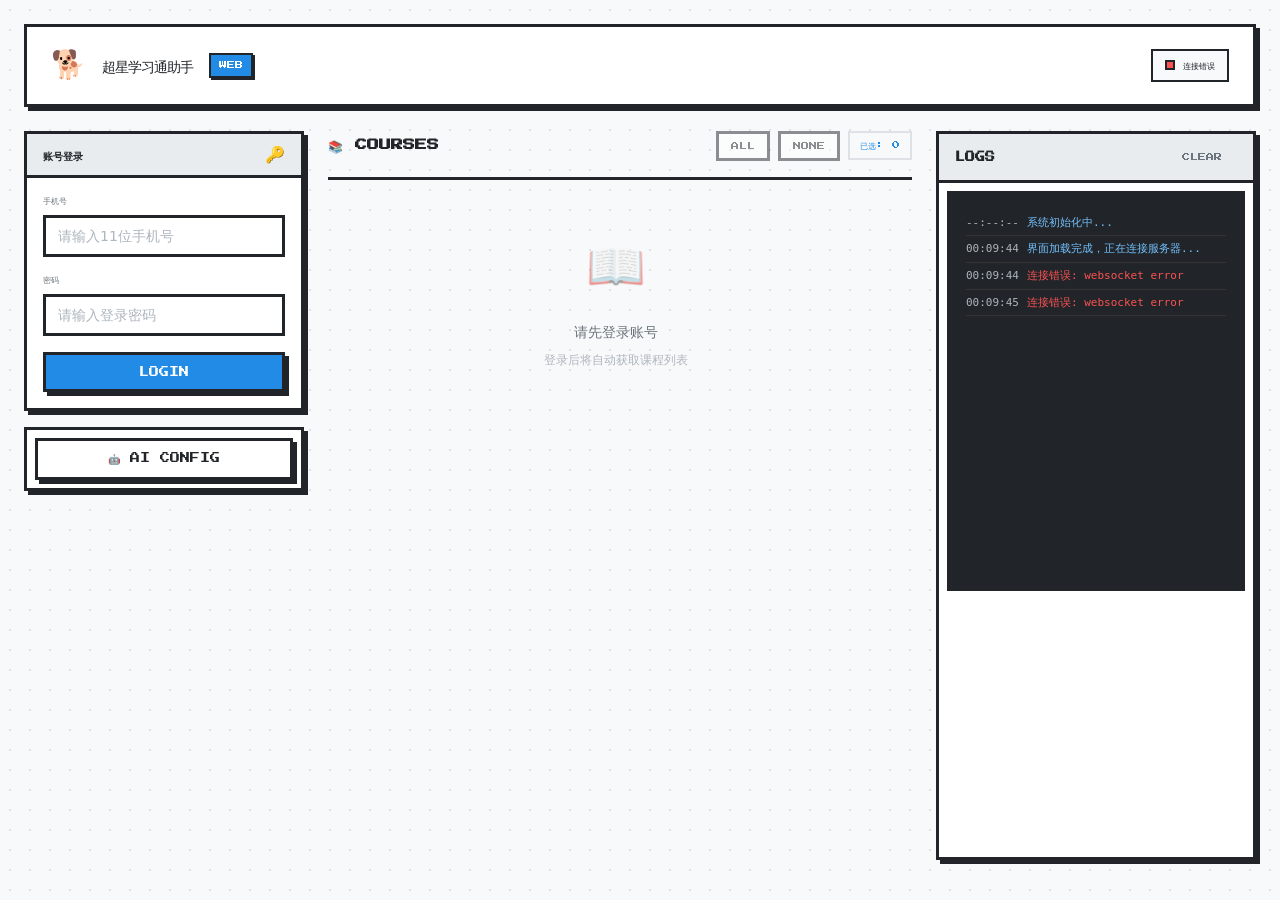
==== commit 31f67be9: "fix: 修复WebSocket连接错误 - 移除eventlet和gevent，使用simple-websocket（更稳定） - 将socket.io.min.js本地化，避免CDN访问问题 - " ====
--- a/templates/index.html
+++ b/templates/index.html
@@ -258,7 +258,7 @@
         </div>
     </div>
 
-    <script src="https://cdn.socket.io/4.7.2/socket.io.min.js"></script>
+    <script src="/static/js/socket.io.min.js"></script>
     <script src="/static/js/app.js"></script>
 </body>
 </html>
--- a/static/css/style.css
+++ b/static/css/style.css
@@ -27,12 +27,12 @@
     --success: #40C057;
     --danger: #FA5252;
     --warning: #FAB005;
-    
+
     /* 像素化阴影 */
     --pixel-shadow: 4px 4px 0px var(--border-color);
     --pixel-shadow-sm: 2px 2px 0px var(--border-color);
     --pixel-shadow-accent: 4px 4px 0px var(--accent);
-    
+
     /* 字体 */
     --font-pixel: 'Press Start 2P', monospace;
     --font-body: system-ui, -apple-system, 'Segoe UI', Roboto, sans-serif;
@@ -59,7 +59,7 @@
     color: var(--text-primary);
     background-color: var(--bg-secondary);
     /* 细微像素点阵背景 */
-    background-image: 
+    background-image:
         radial-gradient(circle, var(--border-light) 1px, transparent 1px);
     background-size: 20px 20px;
     min-height: 100vh;
@@ -912,9 +912,20 @@
     gap: var(--spacing-md);
 }
 
+.toggle-row .toggle-label {
+    flex-shrink: 0;
+    width: 48px;
+    height: 24px;
+}
+
+.toggle-row .toggle-switch {
+    display: block;
+}
+
 .toggle-desc {
     font-size: 13px;
     color: var(--text-secondary);
+    margin-left: var(--spacing-sm);
 }
 
 /* ============ Toast Notifications ============ */
